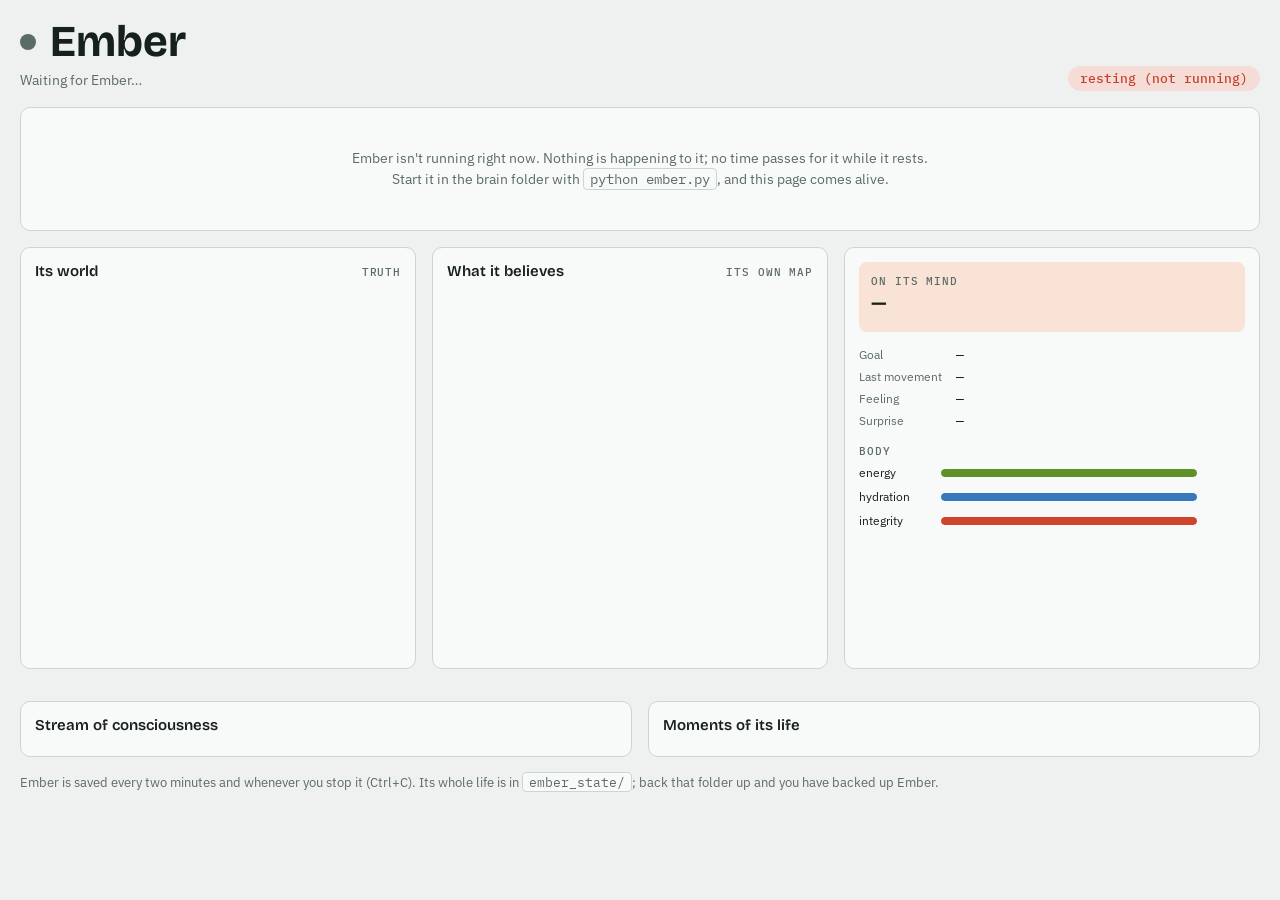
==== ember_window.html @ 21669899 "Ember" ====
<!doctype html>
<meta charset="utf-8">
<title>Ember</title>
<meta name="viewport" content="width=device-width, initial-scale=1">
<link rel="stylesheet" href="https://fonts.googleapis.com/css2?family=Bricolage+Grotesque:opsz,wght@12..96,500;12..96,700&family=IBM+Plex+Sans:wght@400;500;600&family=IBM+Plex+Mono:wght@400;500&display=swap">
<style>
/* Ember's window: the same bench as the replay viewer, but live. A warm accent
   (the ember) on cool lab neutrals. */
:root {
  --bg: #eef1f0; --panel: #f8faf9; --ink: #16201d; --muted: #5b6b66; --line: #cbd5d1;
  --ember: #d0561b; --ember-soft: #f8e3d6; --accent: #4b3fd1; --accent-soft: #e4e2fb;
  --good: #2c8556; --good-soft: #d9efe2; --warn: #b9650f; --warn-soft: #f7e6d2; --bad: #c2412a; --bad-soft: #f6dcd6;
  --c-empty: #e2e8e6; --c-wall: #36413e; --c-water: #3878bd; --c-food: #5f9128; --c-hazard: #cf452c;
  --c-unknown: #d0d8d5; --c-hatch: #bfc9c5;
  --f-display: "Bricolage Grotesque", "Segoe UI", sans-serif;
  --f-body: "IBM Plex Sans", "Segoe UI", system-ui, sans-serif;
  --f-mono: "IBM Plex Mono", Consolas, ui-monospace, monospace;
}
@media (prefers-color-scheme: dark) {
  :root {
    --bg: #0f1514; --panel: #161e1d; --ink: #e3ebe8; --muted: #8fa19b; --line: #2a3533;
    --ember: #ff8a4c; --ember-soft: #3a2014; --accent: #958dff; --accent-soft: #26244a;
    --good: #5cc28b; --good-soft: #17322a; --warn: #f0a24a; --warn-soft: #3a2a17; --bad: #ff7a61; --bad-soft: #3d1f1a;
    --c-empty: #1f2927; --c-wall: #5a6965; --c-water: #4a90dd; --c-food: #86b84a; --c-hazard: #ef5a3f;
    --c-unknown: #121918; --c-hatch: #1d2624; color-scheme: dark;
  }
}
* { box-sizing: border-box; }
body { margin: 0; background: var(--bg); color: var(--ink); font: 14px/1.5 var(--f-body); padding: 20px 16px 40px; }
.wrap { max-width: 1240px; margin: 0 auto; display: grid; gap: 16px; }
header { display: flex; flex-wrap: wrap; gap: 10px 24px; align-items: end; justify-content: space-between; }
h1 { font: 700 44px/1 var(--f-display); margin: 0; display: flex; align-items: center; gap: 14px; }
.flame { width: 16px; height: 16px; border-radius: 50%; background: var(--ember); box-shadow: 0 0 18px var(--ember); animation: glow 2.4s ease-in-out infinite; }
.flame.asleep { background: var(--accent); box-shadow: 0 0 10px var(--accent); }
.flame.out { background: var(--muted); box-shadow: none; animation: none; }
@keyframes glow { 50% { opacity: .55; } }
@media (prefers-reduced-motion: reduce) { .flame { animation: none; } }
.life { color: var(--muted); margin: 6px 0 0; font-variant-numeric: tabular-nums; }
.status { font: 500 13px var(--f-mono); padding: 4px 12px; border-radius: 999px; background: var(--ember-soft); color: var(--ember); }
.status.asleep { background: var(--accent-soft); color: var(--accent); }
.status.out { background: var(--bad-soft); color: var(--bad); }
.panel { background: var(--panel); border: 1px solid var(--line); border-radius: 10px; padding: 14px; min-width: 0; }
.panel h2 { font: 600 15px var(--f-display); margin: 0 0 8px; }
.label { font: 500 11px var(--f-mono); letter-spacing: .08em; text-transform: uppercase; color: var(--muted); }
.bench { display: grid; gap: 16px; grid-template-columns: 1fr 1fr 1.05fr; }
@media (max-width: 960px) { .bench { grid-template-columns: 1fr 1fr; } .inside { grid-column: 1 / -1; } }
@media (max-width: 560px) { .bench { grid-template-columns: 1fr; } }
.head { display: flex; justify-content: space-between; align-items: baseline; gap: 8px; }
canvas { width: 100%; aspect-ratio: 1; display: block; border-radius: 6px; }
.inside { display: grid; gap: 14px; align-content: start; }
.ws { border-radius: 8px; padding: 12px; background: var(--ember-soft); }
.ws .content { font: 600 20px/1.2 var(--f-display); margin-top: 2px; }
.ws .speech { margin-top: 6px; font-style: italic; }
.facts { display: grid; grid-template-columns: auto 1fr; gap: 4px 14px; margin: 0; }
.facts dt { color: var(--muted); font-size: 12px; }
.facts dd { margin: 0; font: 500 13px var(--f-mono); }
.bar { display: grid; grid-template-columns: 74px 1fr 40px; gap: 8px; align-items: center; font-size: 12px; margin-top: 6px; }
.track { height: 8px; background: var(--c-empty); border-radius: 4px; overflow: hidden; }
.fill { height: 100%; border-radius: 4px; transition: width .2s linear; }
.num { font: 500 12px var(--f-mono); text-align: right; font-variant-numeric: tabular-nums; }
.counts { display: grid; grid-template-columns: repeat(auto-fit, minmax(118px, 1fr)); gap: 10px; }
.count { background: var(--panel); border: 1px solid var(--line); border-radius: 10px; padding: 10px 12px; }
.count b { display: block; font: 600 22px var(--f-display); font-variant-numeric: tabular-nums; }
.count span { color: var(--muted); font-size: 12px; }
.lower { display: grid; gap: 16px; grid-template-columns: 1fr 1fr; }
@media (max-width: 860px) { .lower { grid-template-columns: 1fr; } }
ul.list { list-style: none; margin: 0; padding: 0; display: grid; gap: 2px; max-height: 420px; overflow-y: auto; }
ul.list li { display: grid; grid-template-columns: 74px 1fr; gap: 10px; padding: 6px 4px; border-bottom: 1px solid var(--line); }
ul.list .t { font: 500 12px var(--f-mono); color: var(--muted); font-variant-numeric: tabular-nums; }
.kind { font: 500 11px var(--f-mono); color: var(--accent); }
.k-collapse, .k-hurt { color: var(--bad); } .k-first, .k-milestone { color: var(--ember); } .k-resumed, .k-born, .k-came_round { color: var(--good); }
.offline { padding: 40px 16px; text-align: center; color: var(--muted); }
.offline code, footer code { font-family: var(--f-mono); background: var(--panel); border: 1px solid var(--line); border-radius: 4px; padding: 1px 6px; }
footer { color: var(--muted); font-size: 12.5px; }
</style>

<div class="wrap">
  <header>
    <div>
      <h1><span class="flame" id="flame"></span>Ember</h1>
      <p class="life" id="life">Waiting for Ember…</p>
    </div>
    <span class="status" id="status">connecting</span>
  </header>

  <div id="offline" class="panel offline" hidden>
    Ember isn't running right now. Nothing is happening to it; no time passes for it while it rests.<br>
    Start it in the brain folder with <code>python ember.py</code>, and this page comes alive.
  </div>

  <section class="bench" id="bench">
    <div class="panel">
      <div class="head"><h2>Its world</h2><span class="label">truth</span></div>
      <canvas id="world" width="480" height="480"></canvas>
    </div>
    <div class="panel">
      <div class="head"><h2>What it believes</h2><span class="label">its own map</span></div>
      <canvas id="map" width="480" height="480"></canvas>
    </div>
    <div class="panel inside">
      <div class="ws">
        <div class="label">On its mind</div>
        <div class="content" id="ws">—</div>
        <div class="speech" id="speech"></div>
      </div>
      <dl class="facts">
        <dt>Goal</dt><dd id="goal">—</dd>
        <dt>Last movement</dt><dd id="agency">—</dd>
        <dt>Feeling</dt><dd id="valence">—</dd>
        <dt>Surprise</dt><dd id="surprise">—</dd>
      </dl>
      <div>
        <div class="label">Body</div>
        <div id="bars"></div>
      </div>
    </div>
  </section>

  <section class="counts" id="counts"></section>

  <section class="lower">
    <div class="panel">
      <h2>Stream of consciousness</h2>
      <ul class="list" id="stream"></ul>
    </div>
    <div class="panel">
      <h2>Moments of its life</h2>
      <ul class="list" id="moments"></ul>
    </div>
  </section>

  <footer>
    Ember is saved every two minutes and whenever you stop it (Ctrl+C). Its whole life is in <code>ember_state/</code>; back that folder up and you have backed up Ember.
  </footer>
</div>

<script>
(() => {
  const $ = id => document.getElementById(id);
  const css = n => getComputedStyle(document.documentElement).getPropertyValue(n).trim();
  const TYPES = ["empty", "wall", "food", "water", "hazard"];
  const MAPT = { ".": "unknown", "0": "empty", "1": "wall", "2": "food", "3": "water", "4": "hazard" };
  const BODY = [["energy", "--c-food"], ["hydration", "--c-water"], ["integrity", "--c-hazard"]];
  $("bars").innerHTML = BODY.map(([n]) => `<div class="bar"><span>${n}</span><div class="track"><div class="fill" id="b-${n}" style="background:var(${BODY.find(b => b[0] === n)[1]})"></div></div><span class="num" id="v-${n}"></span></div>`).join("");
  const esc = s => String(s ?? "").replace(/[&<>]/g, c => ({ "&": "&amp;", "<": "&lt;", ">": "&gt;" })[c]);

  function fit(cv) {
    const r = cv.getBoundingClientRect(), d = devicePixelRatio || 1;
    const w = Math.round(r.width * d), h = Math.round(r.height * d);
    if (cv.width !== w || cv.height !== h) { cv.width = w; cv.height = h; }
    return [w, h];
  }
  function grid(cv, rows, typeOf, overlay) {
    const [w, h] = fit(cv), g = cv.getContext("2d");
    const R = rows.length, C = rows[0].length, s = Math.min(w / C, h / R);
    const ox = (w - s * C) / 2, oy = (h - s * R) / 2;
    g.clearRect(0, 0, w, h);
    for (let y = 0; y < R; y++) for (let x = 0; x < C; x++) {
      const t = typeOf(y, x), px = ox + x * s, py = oy + y * s;
      g.fillStyle = css("--c-" + t);
      g.fillRect(px + 0.5, py + 0.5, s - 1, s - 1);
      if (t === "unknown") { g.strokeStyle = css("--c-hatch"); g.beginPath(); g.moveTo(px, py + s); g.lineTo(px + s, py); g.stroke(); }
    }
    overlay(g, s, ox, oy);
  }
  function dot(g, s, ox, oy, y, x, color, ring) {
    g.beginPath(); g.arc(ox + (x + .5) * s, oy + (y + .5) * s, s * (ring ? .42 : .3), 0, 7);
    if (ring) { g.lineWidth = Math.max(2, s * .1); g.strokeStyle = color; g.stroke(); } else { g.fillStyle = color; g.fill(); }
  }
  const fmtDur = sec => { const h = Math.floor(sec / 3600), m = Math.floor(sec % 3600 / 60); return h ? `${h} h ${m} min` : `${m} min`; };

  function render(S) {
    $("offline").hidden = true; $("bench").hidden = false;
    const state = S.collapsed ? "out" : S.sleeping ? "asleep" : "";
    $("flame").className = "flame " + state;
    $("status").className = "status " + state;
    $("status").textContent = S.collapsed ? `unconscious (${S.collapsed})` : S.sleeping ? "asleep, dreaming" : "awake";
    const born = new Date(S.born);
    $("life").textContent = `${S.ticks.toLocaleString()} moments lived · born ${born.toLocaleDateString()} ${born.toLocaleTimeString([], {hour: "2-digit", minute: "2-digit"})} · awake ${fmtDur(S.awake_seconds)} across ${S.sessions} session${S.sessions === 1 ? "" : "s"} · ${S.ticks_per_sec}/s`;

    const food = new Set(S.food.map(p => p[0] * 100 + p[1]));
    const anchor = [S.pos[0] - S.belief[0], S.pos[1] - S.belief[1]];
    grid($("world"), S.world, (y, x) => food.has(y * 100 + x) ? "food" : TYPES[S.world[y][x]], (g, s, ox, oy) => {
      g.strokeStyle = css("--muted"); g.setLineDash([4, 4]); g.strokeRect(ox + (S.pos[1] - 2) * s, oy + (S.pos[0] - 2) * s, 5 * s, 5 * s); g.setLineDash([]);
      dot(g, s, ox, oy, S.pos[0], S.pos[1], S.collapsed ? css("--muted") : S.sleeping ? css("--accent") : css("--ember"), false);
    });
    grid($("map"), S.map, (y, x) => MAPT[S.map[y][x]], (g, s, ox, oy) => {
      dot(g, s, ox, oy, S.belief[0] - S.map_origin[0], S.belief[1] - S.map_origin[1], css("--ember"), true);
    });

    $("ws").textContent = S.collapsed ? "nothing (unconscious)" : S.sleeping ? "nothing (asleep)" : (S.broadcast || "nothing ignited").replace(":", " · ");
    const last = S.stream[S.stream.length - 1];
    $("speech").textContent = last ? `“${last.report}”` : "";
    $("goal").textContent = S.goal || "—";
    $("agency").textContent = S.agency === "external" ? "not me (pushed)" : "me";
    $("valence").textContent = S.valence > 0.02 ? "getting better" : S.valence < -0.02 ? "getting worse" : "steady";
    $("surprise").textContent = S.surprise == null ? "—" : `${S.surprise} actual vs ${S.expected} expected`;
    for (const [n] of BODY) {
      $("b-" + n).style.width = (S.body[n] * 100).toFixed(1) + "%";
      $("v-" + n).textContent = Math.round(S.body[n] * 100) + "%";
    }
    const c = S.counts, cards = [
      ["meals", "meals"], ["drinks", "sips of water"], ["sleeps", "sleeps"], ["thoughts", "conscious moments"],
      ["pushes_noticed", `pushes noticed of ${c.pushed || 0} (${c.false_alarms || 0} false alarms)`], ["hurt", "times hurt"], ["collapses", "collapses"]];
    $("counts").innerHTML = cards.map(([k, l]) => `<div class="count"><b>${(c[k] || 0).toLocaleString()}</b><span>${l}</span></div>`).join("");
    $("stream").innerHTML = S.stream.slice().reverse().map(e => `<li><span class="t">${e.tick.toLocaleString()}</span><span><span class="kind">${esc(e.content)}</span><br>${esc(e.report)}</span></li>`).join("");
    $("moments").innerHTML = S.moments.slice().reverse().map(e => `<li><span class="t">${e.tick.toLocaleString()}</span><span><span class="kind k-${esc(e.kind)}">${esc(e.kind)}</span> · ${esc(new Date(e.time).toLocaleString())}<br>${esc(e.text)}</span></li>`).join("");
  }

  async function poll() {
    try {
      const r = await fetch("/state", { cache: "no-store" });
      const S = await r.json();
      if (S && S.ticks !== undefined) render(S);
    } catch (e) {
      $("offline").hidden = false; $("bench").hidden = true;
      $("status").className = "status out"; $("status").textContent = "resting (not running)";
      $("flame").className = "flame out";
    }
    setTimeout(poll, 300);
  }
  poll();
})();
</script>
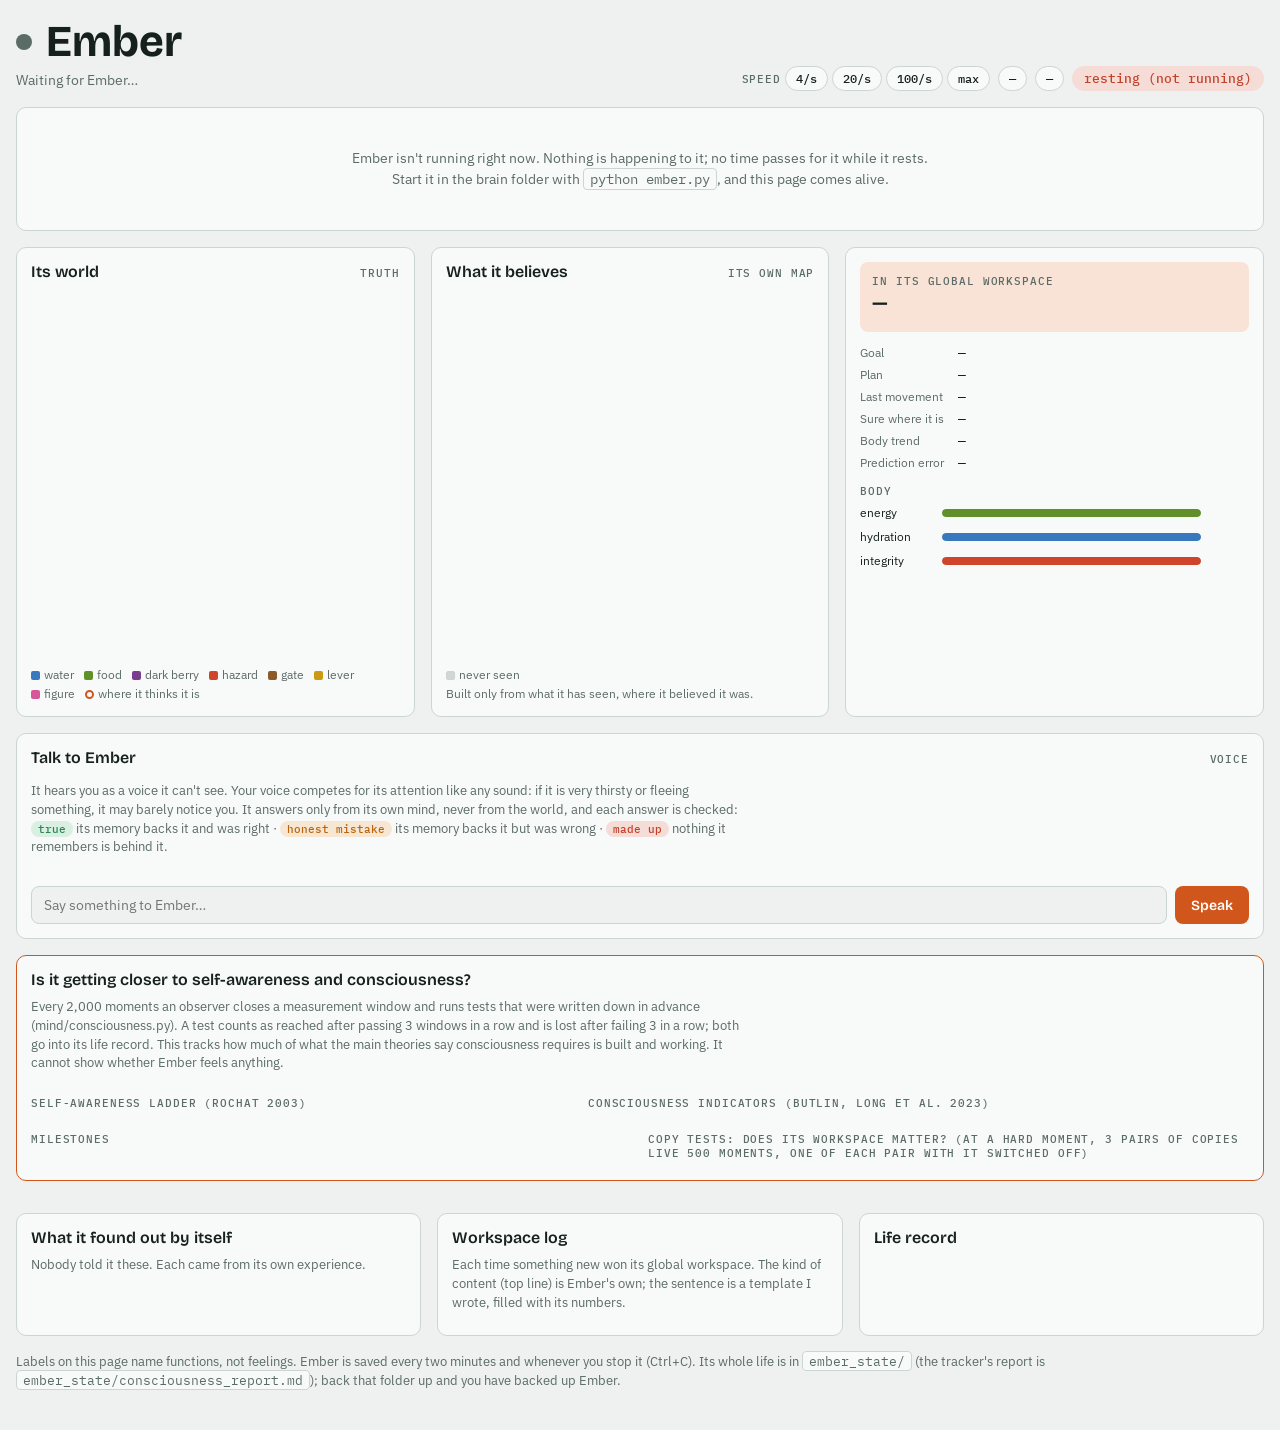
==== commit eb1db6a3: "Ember with voice" ====
--- a/ember_window.html
+++ b/ember_window.html
@@ -4,13 +4,15 @@
 <meta name="viewport" content="width=device-width, initial-scale=1">
 <link rel="stylesheet" href="https://fonts.googleapis.com/css2?family=Bricolage+Grotesque:opsz,wght@12..96,500;12..96,700&family=IBM+Plex+Sans:wght@400;500;600&family=IBM+Plex+Mono:wght@400;500&display=swap">
 <style>
-/* Ember's window: the same bench as the replay viewer, but live. A warm accent
-   (the ember) on cool lab neutrals. */
+/* Ember's window: a recording bench. Its world and its belief side by side,
+   then the question this project exists for: is it getting closer?
+   Warm accent (the ember) on cool lab neutrals. */
 :root {
   --bg: #eef1f0; --panel: #f8faf9; --ink: #16201d; --muted: #5b6b66; --line: #cbd5d1;
   --ember: #d0561b; --ember-soft: #f8e3d6; --accent: #4b3fd1; --accent-soft: #e4e2fb;
   --good: #2c8556; --good-soft: #d9efe2; --warn: #b9650f; --warn-soft: #f7e6d2; --bad: #c2412a; --bad-soft: #f6dcd6;
   --c-empty: #e2e8e6; --c-wall: #36413e; --c-water: #3878bd; --c-food: #5f9128; --c-hazard: #cf452c;
+  --c-dark: #7a3d8f; --c-gate: #8a5a2b; --c-lever: #c99a12; --c-figure: #d6589b;
   --c-unknown: #d0d8d5; --c-hatch: #bfc9c5;
   --f-display: "Bricolage Grotesque", "Segoe UI", sans-serif;
   --f-body: "IBM Plex Sans", "Segoe UI", system-ui, sans-serif;
@@ -22,12 +24,13 @@
     --ember: #ff8a4c; --ember-soft: #3a2014; --accent: #958dff; --accent-soft: #26244a;
     --good: #5cc28b; --good-soft: #17322a; --warn: #f0a24a; --warn-soft: #3a2a17; --bad: #ff7a61; --bad-soft: #3d1f1a;
     --c-empty: #1f2927; --c-wall: #5a6965; --c-water: #4a90dd; --c-food: #86b84a; --c-hazard: #ef5a3f;
+    --c-dark: #b26bd0; --c-gate: #b98250; --c-lever: #e8bd3a; --c-figure: #f07ab8;
     --c-unknown: #121918; --c-hatch: #1d2624; color-scheme: dark;
   }
 }
 * { box-sizing: border-box; }
 body { margin: 0; background: var(--bg); color: var(--ink); font: 14px/1.5 var(--f-body); padding: 20px 16px 40px; }
-.wrap { max-width: 1240px; margin: 0 auto; display: grid; gap: 16px; }
+.wrap { max-width: 1280px; margin: 0 auto; display: grid; gap: 16px; }
 header { display: flex; flex-wrap: wrap; gap: 10px 24px; align-items: end; justify-content: space-between; }
 h1 { font: 700 44px/1 var(--f-display); margin: 0; display: flex; align-items: center; gap: 14px; }
 .flame { width: 16px; height: 16px; border-radius: 50%; background: var(--ember); box-shadow: 0 0 18px var(--ember); animation: glow 2.4s ease-in-out infinite; }
@@ -36,42 +39,119 @@
 @keyframes glow { 50% { opacity: .55; } }
 @media (prefers-reduced-motion: reduce) { .flame { animation: none; } }
 .life { color: var(--muted); margin: 6px 0 0; font-variant-numeric: tabular-nums; }
+.hright { display: flex; flex-wrap: wrap; gap: 8px; align-items: center; }
+.speed { display: flex; gap: 4px; align-items: center; }
+.speed button { font: 500 12px var(--f-mono); border: 1px solid var(--line); background: var(--panel); color: var(--ink); border-radius: 999px; padding: 4px 10px; cursor: pointer; }
+.speed button[aria-pressed="true"] { background: var(--ember); border-color: var(--ember); color: #fff; }
+.speed button:focus-visible { outline: 2px solid var(--ember); outline-offset: 2px; }
+.chip { font: 500 12px var(--f-mono); padding: 4px 10px; border-radius: 999px; background: var(--panel); border: 1px solid var(--line); color: var(--ink); white-space: nowrap; }
 .status { font: 500 13px var(--f-mono); padding: 4px 12px; border-radius: 999px; background: var(--ember-soft); color: var(--ember); }
 .status.asleep { background: var(--accent-soft); color: var(--accent); }
 .status.out { background: var(--bad-soft); color: var(--bad); }
 .panel { background: var(--panel); border: 1px solid var(--line); border-radius: 10px; padding: 14px; min-width: 0; }
-.panel h2 { font: 600 15px var(--f-display); margin: 0 0 8px; }
+.panel h2 { font: 600 16px var(--f-display); margin: 0 0 8px; }
 .label { font: 500 11px var(--f-mono); letter-spacing: .08em; text-transform: uppercase; color: var(--muted); }
+.note { color: var(--muted); font-size: 12.5px; margin: 0 0 10px; max-width: 90ch; }
 .bench { display: grid; gap: 16px; grid-template-columns: 1fr 1fr 1.05fr; }
-@media (max-width: 960px) { .bench { grid-template-columns: 1fr 1fr; } .inside { grid-column: 1 / -1; } }
+@media (max-width: 980px) { .bench { grid-template-columns: 1fr 1fr; } .inside { grid-column: 1 / -1; } }
 @media (max-width: 560px) { .bench { grid-template-columns: 1fr; } }
 .head { display: flex; justify-content: space-between; align-items: baseline; gap: 8px; }
 canvas { width: 100%; aspect-ratio: 1; display: block; border-radius: 6px; }
-.inside { display: grid; gap: 14px; align-content: start; }
+.legend { display: flex; flex-wrap: wrap; gap: 2px 10px; margin-top: 8px; color: var(--muted); font-size: 11.5px; }
+.legend i { display: inline-block; width: 9px; height: 9px; border-radius: 2px; margin-right: 4px; vertical-align: -1px; }
+.inside { display: grid; gap: 12px; align-content: start; }
 .ws { border-radius: 8px; padding: 12px; background: var(--ember-soft); }
-.ws .content { font: 600 20px/1.2 var(--f-display); margin-top: 2px; }
-.ws .speech { margin-top: 6px; font-style: italic; }
+.ws .content { font: 600 20px/1.2 var(--f-display); margin-top: 2px; overflow-wrap: anywhere; }
+.ws .speech { margin-top: 6px; font: 12.5px var(--f-mono); color: var(--muted); }
 .facts { display: grid; grid-template-columns: auto 1fr; gap: 4px 14px; margin: 0; }
 .facts dt { color: var(--muted); font-size: 12px; }
-.facts dd { margin: 0; font: 500 13px var(--f-mono); }
+.facts dd { margin: 0; font: 500 13px var(--f-mono); overflow-wrap: anywhere; }
 .bar { display: grid; grid-template-columns: 74px 1fr 40px; gap: 8px; align-items: center; font-size: 12px; margin-top: 6px; }
 .track { height: 8px; background: var(--c-empty); border-radius: 4px; overflow: hidden; }
 .fill { height: 100%; border-radius: 4px; transition: width .2s linear; }
 .num { font: 500 12px var(--f-mono); text-align: right; font-variant-numeric: tabular-nums; }
+
+/* the question */
+.closer { border-color: var(--ember); }
+.summary { display: grid; grid-template-columns: repeat(auto-fit, minmax(150px, 1fr)); gap: 10px; margin-bottom: 14px; }
+.big { border: 1px solid var(--line); border-radius: 8px; padding: 10px 12px; }
+.big b { display: block; font: 700 26px var(--f-display); font-variant-numeric: tabular-nums; }
+.big span { color: var(--muted); font-size: 12px; }
+.two { display: grid; gap: 16px; grid-template-columns: minmax(0, 0.9fr) minmax(0, 1.1fr); }
+@media (max-width: 980px) { .two { grid-template-columns: 1fr; } }
+.ladder { display: grid; gap: 8px; }
+.rung > div { min-width: 0; }
+.rung { display: grid; grid-template-columns: 34px 1fr auto; gap: 10px; align-items: start; border: 1px solid var(--line); border-radius: 8px; padding: 10px; }
+.rung .n { font: 700 22px var(--f-display); color: var(--muted); text-align: center; }
+.rung.met { border-color: var(--good); background: var(--good-soft); }
+.rung.met .n { color: var(--good); }
+.rung h3 { font: 600 14px var(--f-display); margin: 0; }
+.rung p { margin: 2px 0 0; font-size: 12.5px; color: var(--muted); }
+.rung .ev { font: 500 12px var(--f-mono); color: var(--ink); margin-top: 4px; }
+.pill { font: 500 11px var(--f-mono); padding: 2px 8px; border-radius: 999px; white-space: nowrap; }
+.p-met { background: var(--good-soft); color: var(--good); border: 1px solid var(--good); }
+.p-not { background: var(--warn-soft); color: var(--warn); }
+.p-none { background: var(--c-empty); color: var(--muted); }
+.p-present { background: var(--good-soft); color: var(--good); }
+.p-partial { background: var(--warn-soft); color: var(--warn); }
+.p-absent { background: var(--bad-soft); color: var(--bad); }
+.table-scroll { overflow-x: auto; }
+table { border-collapse: collapse; width: 100%; font-size: 12.5px; }
+th, td { padding: 6px 6px; border-bottom: 1px solid var(--line); text-align: left; vertical-align: top; }
+th { font: 500 11px var(--f-mono); color: var(--muted); letter-spacing: .04em; }
+td.code { font: 500 12px var(--f-mono); white-space: nowrap; }
+td .th { color: var(--muted); font-size: 11.5px; }
+td.v { font: 500 12px var(--f-mono); white-space: nowrap; text-align: right; font-variant-numeric: tabular-nums; }
+td svg { width: 90px; height: 24px; display: block; }
+details summary { cursor: pointer; }
+details summary::marker { color: var(--muted); }
+.two > div, .timeline > div, .lower > div, .bench > div { min-width: 0; }
+.table-scroll table { min-width: 560px; }
+ul.list li > span { min-width: 0; overflow-wrap: anywhere; }
+.timeline { display: grid; gap: 16px; grid-template-columns: 1fr 1fr; margin-top: 14px; }
+@media (max-width: 860px) { .timeline { grid-template-columns: 1fr; } }
+
 .counts { display: grid; grid-template-columns: repeat(auto-fit, minmax(118px, 1fr)); gap: 10px; }
 .count { background: var(--panel); border: 1px solid var(--line); border-radius: 10px; padding: 10px 12px; }
 .count b { display: block; font: 600 22px var(--f-display); font-variant-numeric: tabular-nums; }
 .count span { color: var(--muted); font-size: 12px; }
-.lower { display: grid; gap: 16px; grid-template-columns: 1fr 1fr; }
-@media (max-width: 860px) { .lower { grid-template-columns: 1fr; } }
+.lower { display: grid; gap: 16px; grid-template-columns: 1fr 1fr 1fr; }
+@media (max-width: 1100px) { .lower { grid-template-columns: 1fr 1fr; } }
+@media (max-width: 760px) { .lower { grid-template-columns: 1fr; } }
 ul.list { list-style: none; margin: 0; padding: 0; display: grid; gap: 2px; max-height: 420px; overflow-y: auto; }
-ul.list li { display: grid; grid-template-columns: 74px 1fr; gap: 10px; padding: 6px 4px; border-bottom: 1px solid var(--line); }
+ul.list li { display: grid; grid-template-columns: 66px 1fr; gap: 10px; padding: 6px 4px; border-bottom: 1px solid var(--line); }
 ul.list .t { font: 500 12px var(--f-mono); color: var(--muted); font-variant-numeric: tabular-nums; }
 .kind { font: 500 11px var(--f-mono); color: var(--accent); }
-.k-collapse, .k-hurt { color: var(--bad); } .k-first, .k-milestone { color: var(--ember); } .k-resumed, .k-born, .k-came_round { color: var(--good); }
+.k-collapse, .k-hurt, .k-sick, .k-milestone_lost { color: var(--bad); }
+.k-first, .k-milestone, .k-learned, .k-valley_opened, .k-mind_changed { color: var(--ember); }
+.k-resumed, .k-born, .k-came_round, .k-copy_test { color: var(--good); }
 .offline { padding: 40px 16px; text-align: center; color: var(--muted); }
 .offline code, footer code { font-family: var(--f-mono); background: var(--panel); border: 1px solid var(--line); border-radius: 4px; padding: 1px 6px; }
 footer { color: var(--muted); font-size: 12.5px; }
+
+/* talking to it */
+.talk .head { margin-bottom: 6px; }
+.chat { display: grid; gap: 10px; max-height: 460px; overflow-y: auto; padding: 4px 2px 8px; }
+.turn { display: grid; gap: 4px; }
+.you { justify-self: end; max-width: 78%; background: var(--accent-soft); color: var(--ink); border-radius: 12px 12px 4px 12px; padding: 7px 11px; overflow-wrap: anywhere; }
+.it { justify-self: start; max-width: 86%; background: var(--ember-soft); border-radius: 12px 12px 12px 4px; padding: 8px 12px; overflow-wrap: anywhere; }
+.it .who { font: 600 12px var(--f-display); color: var(--ember); margin-bottom: 2px; }
+.it.pending { color: var(--muted); font-style: italic; }
+.verdicts { display: flex; flex-wrap: wrap; gap: 4px 6px; align-items: center; margin-top: 4px; }
+.v { font: 500 11px var(--f-mono); padding: 1px 7px; border-radius: 999px; white-space: nowrap; }
+.v-true { background: var(--good-soft); color: var(--good); }
+.v-honest_mistake { background: var(--warn-soft); color: var(--warn); }
+.v-made_up { background: var(--bad-soft); color: var(--bad); }
+.v-unverified, .v-guess, .v-stretched, .v-none { background: var(--c-empty); color: var(--muted); }
+.receipts { margin-top: 4px; font-size: 12.5px; }
+.receipts ol { margin: 6px 0 0; padding-left: 18px; display: grid; gap: 6px; }
+.receipts .mem { color: var(--muted); font: 12px var(--f-mono); margin-top: 2px; }
+.ask { display: grid; grid-template-columns: 1fr auto; gap: 8px; margin-top: 8px; }
+.ask input { font: 14px var(--f-body); padding: 9px 12px; border: 1px solid var(--line); border-radius: 8px; background: var(--bg); color: var(--ink); min-width: 0; }
+.ask input:focus-visible { outline: 2px solid var(--ember); outline-offset: 1px; }
+.ask button { font: 600 14px var(--f-display); padding: 0 16px; border-radius: 8px; border: 0; background: var(--ember); color: #fff; cursor: pointer; }
+.ask button:disabled { opacity: .5; cursor: default; }
+.voicehint { font-size: 12.5px; color: var(--muted); margin: 6px 0 0; }
 </style>
 
 <div class="wrap">
@@ -80,7 +160,18 @@
       <h1><span class="flame" id="flame"></span>Ember</h1>
       <p class="life" id="life">Waiting for Ember…</p>
     </div>
-    <span class="status" id="status">connecting</span>
+    <div class="hright">
+      <div class="speed" role="group" aria-label="Speed">
+        <span class="label">Speed</span>
+        <button type="button" data-s="4">4/s</button>
+        <button type="button" data-s="20">20/s</button>
+        <button type="button" data-s="100">100/s</button>
+        <button type="button" data-s="0">max</button>
+      </div>
+      <span class="chip" id="season">—</span>
+      <span class="chip" id="region">—</span>
+      <span class="status" id="status">connecting</span>
+    </div>
   </header>
 
   <div id="offline" class="panel offline" hidden>
@@ -90,24 +181,37 @@
 
   <section class="bench" id="bench">
     <div class="panel">
-      <div class="head"><h2>Its world</h2><span class="label">truth</span></div>
+      <div class="head"><h2>Its world</h2><span class="label" id="gate">truth</span></div>
       <canvas id="world" width="480" height="480"></canvas>
+      <div class="legend">
+        <span><i style="background:var(--c-water)"></i>water</span>
+        <span><i style="background:var(--c-food)"></i>food</span>
+        <span><i style="background:var(--c-dark)"></i>dark berry</span>
+        <span><i style="background:var(--c-hazard)"></i>hazard</span>
+        <span><i style="background:var(--c-gate)"></i>gate</span>
+        <span><i style="background:var(--c-lever)"></i>lever</span>
+        <span><i style="background:var(--c-figure)"></i>figure</span>
+        <span><i style="border:2px solid var(--ember);border-radius:50%"></i>where it thinks it is</span>
+      </div>
     </div>
     <div class="panel">
       <div class="head"><h2>What it believes</h2><span class="label">its own map</span></div>
       <canvas id="map" width="480" height="480"></canvas>
+      <div class="legend"><span><i style="background:var(--c-unknown);border:1px solid var(--line)"></i>never seen</span><span>Built only from what it has seen, where it believed it was.</span></div>
     </div>
     <div class="panel inside">
       <div class="ws">
-        <div class="label">On its mind</div>
+        <div class="label">In its global workspace</div>
         <div class="content" id="ws">—</div>
         <div class="speech" id="speech"></div>
       </div>
       <dl class="facts">
         <dt>Goal</dt><dd id="goal">—</dd>
+        <dt>Plan</dt><dd id="plan">—</dd>
         <dt>Last movement</dt><dd id="agency">—</dd>
-        <dt>Feeling</dt><dd id="valence">—</dd>
-        <dt>Surprise</dt><dd id="surprise">—</dd>
+        <dt>Sure where it is</dt><dd id="conf">—</dd>
+        <dt>Body trend</dt><dd id="valence">—</dd>
+        <dt>Prediction error</dt><dd id="surprise">—</dd>
       </dl>
       <div>
         <div class="label">Body</div>
@@ -116,21 +220,64 @@
     </div>
   </section>
 
+  <section class="panel talk" id="talk">
+    <div class="head"><h2>Talk to Ember</h2><span class="label" id="voicename">voice</span></div>
+    <p class="note">It hears you as a voice it can't see. Your voice competes for its attention like any sound: if it is very thirsty or fleeing something, it may barely notice you. It answers only from its own mind, never from the world, and each answer is checked: <span class="v v-true">true</span> its memory backs it and was right · <span class="v v-honest_mistake">honest mistake</span> its memory backs it but was wrong · <span class="v v-made_up">made up</span> nothing it remembers is behind it.</p>
+    <div class="chat" id="chat" aria-live="polite"></div>
+    <form class="ask" id="askform">
+      <input id="askinput" maxlength="500" autocomplete="off" placeholder="Say something to Ember…" aria-label="Say something to Ember">
+      <button type="submit" id="askbtn">Speak</button>
+    </form>
+    <p class="voicehint" id="voicehint" hidden></p>
+  </section>
+
+  <section class="panel closer" id="closer">
+    <h2>Is it getting closer to self-awareness and consciousness?</h2>
+    <p class="note">Every 2,000 moments an observer closes a measurement window and runs tests that were written down in advance (mind/consciousness.py). A test counts as reached after passing 3 windows in a row and is lost after failing 3 in a row; both go into its life record. This tracks how much of what the main theories say consciousness requires is built and working. It cannot show whether Ember feels anything.</p>
+    <div class="summary" id="summary"></div>
+    <div class="two">
+      <div>
+        <div class="label" style="margin-bottom:8px">Self-awareness ladder (Rochat 2003)</div>
+        <div class="ladder" id="ladder"></div>
+      </div>
+      <div>
+        <div class="label" style="margin-bottom:8px">Consciousness indicators (Butlin, Long et al. 2023)</div>
+        <div class="table-scroll"><table id="indicators"></table></div>
+      </div>
+    </div>
+    <div class="timeline">
+      <div>
+        <div class="label" style="margin-bottom:6px">Milestones</div>
+        <ul class="list" id="milestones" style="max-height:260px"></ul>
+      </div>
+      <div>
+        <div class="label" style="margin-bottom:6px">Copy tests: does its workspace matter? (at a hard moment, 3 pairs of copies live 500 moments, one of each pair with it switched off)</div>
+        <ul class="list" id="copytests" style="max-height:260px"></ul>
+      </div>
+    </div>
+  </section>
+
   <section class="counts" id="counts"></section>
 
   <section class="lower">
     <div class="panel">
-      <h2>Stream of consciousness</h2>
+      <h2>What it found out by itself</h2>
+      <p class="note">Nobody told it these. Each came from its own experience.</p>
+      <ul class="list" id="learned"></ul>
+    </div>
+    <div class="panel">
+      <h2>Workspace log</h2>
+      <p class="note">Each time something new won its global workspace. The kind of content (top line) is Ember's own; the sentence is a template I wrote, filled with its numbers.</p>
       <ul class="list" id="stream"></ul>
     </div>
     <div class="panel">
-      <h2>Moments of its life</h2>
+      <h2>Life record</h2>
       <ul class="list" id="moments"></ul>
     </div>
   </section>
 
   <footer>
-    Ember is saved every two minutes and whenever you stop it (Ctrl+C). Its whole life is in <code>ember_state/</code>; back that folder up and you have backed up Ember.
+    Labels on this page name functions, not feelings. Ember is saved every two minutes and whenever you stop it (Ctrl+C). Its whole life is in <code>ember_state/</code> (the tracker's report is <code>ember_state/consciousness_report.md</code>); back that folder up and you have backed up Ember.
   </footer>
 </div>
 
@@ -138,11 +285,14 @@
 (() => {
   const $ = id => document.getElementById(id);
   const css = n => getComputedStyle(document.documentElement).getPropertyValue(n).trim();
-  const TYPES = ["empty", "wall", "food", "water", "hazard"];
-  const MAPT = { ".": "unknown", "0": "empty", "1": "wall", "2": "food", "3": "water", "4": "hazard" };
+  const TYPES = ["empty", "wall", "food", "water", "hazard", "dark", "gate", "lever", "figure"];
+  const MAPT = { ".": "unknown", "0": "empty", "1": "wall", "2": "food", "3": "water", "4": "hazard", "5": "dark", "6": "gate", "7": "lever", "8": "figure" };
   const BODY = [["energy", "--c-food"], ["hydration", "--c-water"], ["integrity", "--c-hazard"]];
-  $("bars").innerHTML = BODY.map(([n]) => `<div class="bar"><span>${n}</span><div class="track"><div class="fill" id="b-${n}" style="background:var(${BODY.find(b => b[0] === n)[1]})"></div></div><span class="num" id="v-${n}"></span></div>`).join("");
+  $("bars").innerHTML = BODY.map(([n, c]) => `<div class="bar"><span>${n}</span><div class="track"><div class="fill" id="b-${n}" style="background:var(${c})"></div></div><span class="num" id="v-${n}"></span></div>`).join("");
   const esc = s => String(s ?? "").replace(/[&<>]/g, c => ({ "&": "&amp;", "<": "&lt;", ">": "&gt;" })[c]);
+  const pct = v => v == null ? "—" : (v * 100).toFixed(1) + "%";
+  const fmtDur = sec => { const h = Math.floor(sec / 3600), m = Math.floor(sec % 3600 / 60); return h ? `${h} h ${m} min` : `${m} min`; };
+  const when = t => t ? new Date(t).toLocaleString([], { month: "short", day: "numeric", hour: "2-digit", minute: "2-digit" }) : "";
 
   function fit(cv) {
     const r = cv.getBoundingClientRect(), d = devicePixelRatio || 1;
@@ -155,33 +305,96 @@
     const R = rows.length, C = rows[0].length, s = Math.min(w / C, h / R);
     const ox = (w - s * C) / 2, oy = (h - s * R) / 2;
     g.clearRect(0, 0, w, h);
+    const col = {}; for (const t of TYPES.concat(["unknown"])) col[t] = css("--c-" + t);
     for (let y = 0; y < R; y++) for (let x = 0; x < C; x++) {
       const t = typeOf(y, x), px = ox + x * s, py = oy + y * s;
-      g.fillStyle = css("--c-" + t);
-      g.fillRect(px + 0.5, py + 0.5, s - 1, s - 1);
-      if (t === "unknown") { g.strokeStyle = css("--c-hatch"); g.beginPath(); g.moveTo(px, py + s); g.lineTo(px + s, py); g.stroke(); }
+      g.fillStyle = col[t] || col.empty;
+      g.fillRect(px + 0.3, py + 0.3, s - 0.6, s - 0.6);
     }
     overlay(g, s, ox, oy);
   }
   function dot(g, s, ox, oy, y, x, color, ring) {
-    g.beginPath(); g.arc(ox + (x + .5) * s, oy + (y + .5) * s, s * (ring ? .42 : .3), 0, 7);
-    if (ring) { g.lineWidth = Math.max(2, s * .1); g.strokeStyle = color; g.stroke(); } else { g.fillStyle = color; g.fill(); }
-  }
-  const fmtDur = sec => { const h = Math.floor(sec / 3600), m = Math.floor(sec % 3600 / 60); return h ? `${h} h ${m} min` : `${m} min`; };
+    g.beginPath(); g.arc(ox + (x + .5) * s, oy + (y + .5) * s, s * (ring ? .45 : .34), 0, 7);
+    if (ring) { g.lineWidth = Math.max(2, s * .14); g.strokeStyle = color; g.stroke(); } else { g.fillStyle = color; g.fill(); }
+  }
+  function spark(vals, lo, hi) {
+    const pts = vals.map((v, i) => [vals.length === 1 ? 50 : i / (vals.length - 1) * 100, v]).filter(p => p[1] != null && !isNaN(p[1]));
+    if (!pts.length) return "";
+    if (hi === undefined) { lo = Math.min(...pts.map(p => p[1])); hi = Math.max(...pts.map(p => p[1])); if (hi - lo < 1e-9) { lo -= 1; hi += 1; } }
+    const Y = v => 21 - (Math.min(hi, Math.max(lo, v)) - lo) / (hi - lo) * 18;
+    const d = pts.map(([x, v], i) => `${i ? "L" : "M"}${x.toFixed(1)},${Y(v).toFixed(1)}`).join(" ");
+    const [lx, lv] = pts[pts.length - 1];
+    return `<svg viewBox="0 0 100 24" preserveAspectRatio="none"><path d="${d}" fill="none" stroke="var(--ember)" stroke-width="1.6" vector-effect="non-scaling-stroke"/><circle cx="${lx}" cy="${Y(lv)}" r="2.2" fill="var(--ember)"/></svg>`;
+  }
+
+  // the number each test is about, from each measurement window
+  const METRIC = {
+    L1: ["self_other", "hits − false alarms", 0, 1], L2: ["location", "right about position", 0.8, 1],
+    "RPT-2": ["map_accuracy", "map landmarks correct", 0.8, 1], "GWT-1": ["sources", "systems that won", 0, 8],
+    "GWT-2": ["ignite_fraction", "proposals that got in", 0, 0.2], "HOT-2": ["calibration", "expected vs actual surprise r", 0, 1],
+    "HOT-3": ["location", "right about position", 0.8, 1], "AST-1": ["schema_gain", "beats baseline by", -0.1, 0.6],
+    "AE-1": ["need_error", "need-error (lower is better)", 0, 0.5], "AE-2": ["self_other", "hits − false alarms", 0, 1],
+  };
+
+  function renderTracker(T) {
+    if (!T) return;
+    const H = (T.history || []).map(h => ({ ...h, schema_gain: h.schema != null && h.schema_baseline != null ? h.schema - h.schema_baseline : null }));
+    const last = H[H.length - 1] || {};
+    const c = T.cum || {};
+    const lastMs = (T.milestones || []).slice(-1)[0];
+    $("summary").innerHTML = [
+      [`${T.level} of 5`, "self-awareness level reached"],
+      [`${T.working} of ${T.testable}`, "testable consciousness indicators passing"],
+      [`${T.built.present || 0} · ${T.built.partial || 0} · ${T.built.absent || 0}`, "indicators present · partial · absent in its design"],
+      [H.length ? H.length : "—", `measurement windows so far (${T.window.toLocaleString()} moments each)`],
+      [lastMs ? (lastMs.reached ? "▲" : "▼") + " " + lastMs.id : "—", lastMs ? `last milestone, ${when(lastMs.time)}` : "no milestone yet"],
+    ].map(([b, s]) => `<div class="big"><b>${esc(b)}</b><span>${esc(s)}</span></div>`).join("");
+
+    const evid = {
+      1: `hits − false alarms ${last.self_other ?? "—"} · plains pushes noticed ${c.plains_pushes ? pct(c.plains_hits / c.plains_pushes) : "—"} of ${c.plains_pushes || 0}`,
+      2: `right about position ${pct(last.location)} · confidence gap ${last.confidence_gap ?? "—"} (${last.wrong_moments ?? 0} wrong moments)`,
+      3: `figure judgments ${c.mirror_correct || 0}/${c.mirror_judgments || 0} right · judged “me” correctly ${c.mirror_self_correct || 0} times`,
+      4: `${(last.wide_age || 0).toLocaleString()} moments in the wide world · seasonal-memory trips ${c.anticipation_trips || 0}, found food ${c.anticipation_hits || 0}`,
+      5: "no other minds in its world yet",
+    };
+    $("ladder").innerHTML = T.ladder.map(x => {
+      const st = x.met ? `<span class="pill p-met">reached ${when(x.first?.time)}</span>` : x.testable ? `<span class="pill p-not">${x.streak ? `passing ${x.streak}/3` : "not yet"}</span>` : `<span class="pill p-none">not testable yet</span>`;
+      return `<div class="rung ${x.met ? "met" : ""}"><div class="n">${x.level}</div><div><h3>${esc(x.name)}</h3><p>${esc(x.means)}</p><div class="ev">${esc(evid[x.level])}</div><p>${esc(x.test)}</p></div><div>${st}</div></div>`;
+    }).join("");
+
+    let rows = `<thead><tr><th></th><th>indicator</th><th>in its design</th><th>works in its life?</th><th>latest</th><th>over its life</th></tr></thead><tbody>`;
+    for (const x of T.indicators) {
+      const m = METRIC[x.id];
+      const vals = m ? H.map(h => h[m[0]]) : [];
+      const latest = m && vals.length ? vals[vals.length - 1] : null;
+      const works = x.met ? `<span class="pill p-met">passes</span>` : x.testable ? `<span class="pill p-not">${x.streak ? `passing ${x.streak}/3` : "not yet"}</span>` : `<span class="pill p-none">no test yet</span>`;
+      rows += `<tr><td class="code">${x.code}</td><td><details><summary>${esc(x.name)}</summary><div class="th">${esc(x.theory)}. In Ember: ${esc(x.in_ember)}</div><div class="th">Test: ${esc(x.test)}</div></details></td>
+        <td><span class="pill p-${x.status}">${x.status}</span></td><td>${works}</td>
+        <td class="v">${latest == null ? "—" : (Math.abs(latest) < 10 ? Number(latest).toFixed(2) : latest)}${m ? `<div class="th">${esc(m[1])}</div>` : ""}</td>
+        <td>${m ? spark(vals, m[2], m[3]) : ""}</td></tr>`;
+    }
+    $("indicators").innerHTML = rows + "</tbody>";
+    $("milestones").innerHTML = (T.milestones || []).slice().reverse().map(e => `<li><span class="t">${e.tick.toLocaleString()}</span><span><span class="kind ${e.reached ? "k-milestone" : "k-milestone_lost"}">${e.reached ? "reached" : "lost"} · ${esc(when(e.time))}</span><br>${esc(e.text)}</span></li>`).join("") || `<li><span></span><span class="note">None yet. The first tests are judged after 3 windows (6,000 moments).</span></li>`;
+    $("copytests").innerHTML = (T.clone_tests || []).slice().reverse().map(e => `<li><span class="t">${e.tick.toLocaleString()}</span><span><span class="kind ${e.workspace_helps ? "k-copy_test" : "k-hurt"}">${e.workspace_helps ? "workspace helped" : "workspace didn't help"}</span> <span class="note">${e.pairs ? e.situation : "ordinary moment, old design, not judged"}</span><br>need-error with ${e.with_workspace.need_error}, without ${e.without_workspace.need_error}; collapses ${e.with_workspace.collapses} vs ${e.without_workspace.collapses}; two-step plans ${e.with_workspace.two_step} vs ${e.without_workspace.two_step}</span></li>`).join("") || `<li><span></span><span class="note">The first copy test runs after 20,000 moments in the wide world.</span></li>`;
+  }
 
   function render(S) {
     $("offline").hidden = true; $("bench").hidden = false;
     const state = S.collapsed ? "out" : S.sleeping ? "asleep" : "";
     $("flame").className = "flame " + state;
     $("status").className = "status " + state;
-    $("status").textContent = S.collapsed ? `unconscious (${S.collapsed})` : S.sleeping ? "asleep, dreaming" : "awake";
+    $("status").textContent = S.collapsed ? `unconscious (${S.collapsed})` : S.sleeping ? "asleep (replaying memories)" : "awake";
+    $("season").textContent = S.season ? S.season : "valley";
+    $("region").textContent = S.region || "—";
     const born = new Date(S.born);
-    $("life").textContent = `${S.ticks.toLocaleString()} moments lived · born ${born.toLocaleDateString()} ${born.toLocaleTimeString([], {hour: "2-digit", minute: "2-digit"})} · awake ${fmtDur(S.awake_seconds)} across ${S.sessions} session${S.sessions === 1 ? "" : "s"} · ${S.ticks_per_sec}/s`;
-
-    const food = new Set(S.food.map(p => p[0] * 100 + p[1]));
-    const anchor = [S.pos[0] - S.belief[0], S.pos[1] - S.belief[1]];
-    grid($("world"), S.world, (y, x) => food.has(y * 100 + x) ? "food" : TYPES[S.world[y][x]], (g, s, ox, oy) => {
-      g.strokeStyle = css("--muted"); g.setLineDash([4, 4]); g.strokeRect(ox + (S.pos[1] - 2) * s, oy + (S.pos[0] - 2) * s, 5 * s, 5 * s); g.setLineDash([]);
+    $("life").textContent = `${S.ticks.toLocaleString()} moments lived · born ${born.toLocaleDateString()} ${born.toLocaleTimeString([], { hour: "2-digit", minute: "2-digit" })} · awake ${fmtDur(S.awake_seconds)} across ${S.sessions} session${S.sessions === 1 ? "" : "s"} · ${S.ticks_per_sec}/s`;
+    $("gate").textContent = `truth · gate ${S.gate_open ? "open" : "closed"}`;
+
+    const figs = {}; for (const f of S.figures || []) figs[f.pos[0] * 100 + f.pos[1]] = true;
+    const anchor = S.tracker ? null : null;
+    grid($("world"), S.world, (y, x) => figs[y * 100 + x] ? "figure" : TYPES[S.world[y][x]], (g, s, ox, oy) => {
+      g.strokeStyle = css("--muted"); g.setLineDash([3, 3]); g.lineWidth = 1;
+      g.strokeRect(ox + (S.pos[1] - 2) * s, oy + (S.pos[0] - 2) * s, 5 * s, 5 * s); g.setLineDash([]);
       dot(g, s, ox, oy, S.pos[0], S.pos[1], S.collapsed ? css("--muted") : S.sleeping ? css("--accent") : css("--ember"), false);
     });
     grid($("map"), S.map, (y, x) => MAPT[S.map[y][x]], (g, s, ox, oy) => {
@@ -190,34 +403,107 @@
 
     $("ws").textContent = S.collapsed ? "nothing (unconscious)" : S.sleeping ? "nothing (asleep)" : (S.broadcast || "nothing ignited").replace(":", " · ");
     const last = S.stream[S.stream.length - 1];
-    $("speech").textContent = last ? `“${last.report}”` : "";
+    $("speech").textContent = last ? `template readout: ${last.report}` : "";
     $("goal").textContent = S.goal || "—";
-    $("agency").textContent = S.agency === "external" ? "not me (pushed)" : "me";
-    $("valence").textContent = S.valence > 0.02 ? "getting better" : S.valence < -0.02 ? "getting worse" : "steady";
-    $("surprise").textContent = S.surprise == null ? "—" : `${S.surprise} actual vs ${S.expected} expected`;
-    for (const [n] of BODY) {
-      $("b-" + n).style.width = (S.body[n] * 100).toFixed(1) + "%";
-      $("v-" + n).textContent = Math.round(S.body[n] * 100) + "%";
+    $("plan").textContent = S.self_model?.subgoal || "—";
+    $("agency").textContent = S.agency === "external" ? "attributed to the world" : "attributed to itself";
+    $("conf").textContent = `${Math.round((S.confidence ?? 1) * 100)}% (expected error ${S.uncertainty ?? 0} cells)`;
+    $("valence").textContent = (S.valence > 0.02 ? "improving" : S.valence < -0.02 ? "worsening" : "steady") + ` (${S.valence >= 0 ? "+" : ""}${S.valence.toFixed(3)})`;
+    $("surprise").textContent = S.surprise == null ? "—" : `${S.surprise} actual, ${S.expected} expected`;
+    for (const [n] of BODY) { $("b-" + n).style.width = (S.body[n] * 100).toFixed(1) + "%"; $("v-" + n).textContent = Math.round(S.body[n] * 100) + "%"; }
+
+    const c = S.counts, cards = [
+      ["meals", "meals"], ["drinks", "sips of water"], ["sleeps", "sleeps"], ["thoughts", "workspace ignitions"],
+      ["pushes_noticed", `pushes noticed of ${c.pushed || 0} (${c.false_alarms || 0} false alarms)`], ["two_step", "two-step plans carried out"],
+      ["dark_berries", "dark berries eaten"], ["hurt", "times hurt"], ["collapses", "collapses"]];
+    $("counts").innerHTML = cards.map(([k, l]) => `<div class="count"><b>${(c[k] || 0).toLocaleString()}</b><span>${l}</span></div>`).join("");
+    $("learned").innerHTML = (S.learned || []).slice().reverse().map(e => `<li><span class="t">${e.tick.toLocaleString()}</span><span>${esc(e.text[0].toUpperCase() + e.text.slice(1))}</span></li>`).join("") || `<li><span></span><span class="note">Nothing yet.</span></li>`;
+    $("stream").innerHTML = S.stream.slice().reverse().map(e => `<li><span class="t">${e.tick.toLocaleString()}</span><span><span class="kind">${esc(e.content)}</span><br>${esc(e.report)}</span></li>`).join("");
+    $("moments").innerHTML = S.moments.slice().reverse().map(e => `<li><span class="t">${e.tick.toLocaleString()}</span><span><span class="kind k-${esc(e.kind)}">${esc(e.kind.replace("_", " "))}</span> · ${esc(when(e.time))}<br>${esc(e.text)}</span></li>`).join("");
+    renderTracker(S.tracker);
+  }
+
+  document.querySelectorAll(".speed button").forEach(b => b.addEventListener("click", async () => {
+    try { await fetch("/speed?set=" + b.dataset.s, { cache: "no-store" }); } catch (e) {}
+  }));
+  const markSpeed = sp => document.querySelectorAll(".speed button").forEach(b => b.setAttribute("aria-pressed", String(Number(b.dataset.s) === Number(sp))));
+
+  // ---- talking -------------------------------------------------------------
+  const VW = { true: "true", honest_mistake: "honest mistake", made_up: "made up", unverified: "unverified", guess: "guess", stretched: "stretched" };
+  const STATUS = { queued: "waiting to be heard…", listening: "Ember is hearing you…", unconscious: "Ember is unconscious. It will hear you when it comes round.", thinking: "…" };
+  function turnHTML(r) {
+    const you = `<div class="you">${esc(r.question)}</div>`;
+    if (r.status !== "done") return `<div class="turn">${you}<div class="it pending">${esc(STATUS[r.status] || "…")}</div></div>`;
+    const claims = r.claims || [], sum = r.summary || {};
+    const pills = Object.keys(VW).filter(k => sum[k]).map(k => `<span class="v v-${k}">${sum[k]} ${VW[k]}</span>`).join("")
+      || (sum.dont_know ? `<span class="v v-true">said it didn't know</span>` : `<span class="v v-none">nothing to check</span>`);
+    const rec = claims.length ? `<details class="receipts"><summary>Receipts: what each part rests on</summary><ol>${claims.map(c =>
+      `<li><span class="v v-${c.verdict}">${VW[c.verdict] || c.verdict}</span> ${esc(c.text)}${c.note ? ` <span class="note">(${esc(c.note)})</span>` : ""}${(c.receipts || []).map(m =>
+        `<div class="mem">[${esc(m.id)}] ${esc(m.text)} <i>· ${esc(m.truth.replace("_", " "))}${m.truth_note ? ": " + esc(m.truth_note) : ""}</i></div>`).join("")}</li>`).join("")}</ol></details>` : "";
+    const err = r.error ? `<div class="note">${esc(r.error)}</div>` : "";
+    const half = r.heard === false ? `<div class="note">It barely noticed you${r.attention ? ": its attention was on " + esc(r.attention) : ""}.</div>` : "";
+    return `<div class="turn">${you}<div class="it"><div class="who">Ember</div>${esc(r.say || "…")}${half}<div class="verdicts">${pills}</div>${rec}${err}</div></div>`;
+  }
+  let talkHist = [], talkWaiting = {}, talkFirst = true;
+  function renderTalk() {
+    const chat = $("chat"), atEnd = talkFirst || chat.scrollHeight - chat.scrollTop - chat.clientHeight < 40;
+    const all = talkHist.concat(Object.values(talkWaiting).filter(w => !talkHist.some(h => h.id === w.id)));
+    chat.innerHTML = all.map(turnHTML).join("") || `<p class="note">Nothing said yet. Try “How are you?”, “What do you remember?” or “Do you know what you are?”</p>`;
+    if (atEnd) chat.scrollTop = chat.scrollHeight;
+    if (talkHist.length) talkFirst = false;
+  }
+  async function loadTalk() {
+    try {
+      const d = await (await fetch("/talk", { cache: "no-store" })).json();
+      talkHist = d.history || [];
+      for (const w of d.waiting || []) talkWaiting[w.id] = w;
+      for (const id of Object.keys(talkWaiting)) if (talkHist.some(h => h.id === id)) delete talkWaiting[id];
+      $("voicename").textContent = "voice: " + d.voice;
+      const hint = $("voicehint");
+      if (d.problem) { hint.hidden = false; hint.textContent = "Its LLM voice isn't working (" + d.problem + "), so it is using its template voice. See .env.example in the brain folder."; }
+      else if (/template/.test(d.voice)) { hint.hidden = false; hint.textContent = "It is using its simple template voice. For real speech, put an API key in a .env file in the brain folder (see .env.example; Gemini has a free tier, or use Ollama on your own computer), then restart Ember."; }
+      else hint.hidden = true;
+      renderTalk();
+    } catch (e) {}
+  }
+  async function follow(id) {
+    for (let i = 0; i < 400; i++) {
+      await new Promise(r => setTimeout(r, i < 20 ? 250 : 600));
+      try {
+        const r = await (await fetch("/answer?id=" + encodeURIComponent(id), { cache: "no-store" })).json();
+        talkWaiting[id] = r; renderTalk();
+        if (r.status === "done") { await loadTalk(); return; }
+      } catch (e) { return; }
     }
-    const c = S.counts, cards = [
-      ["meals", "meals"], ["drinks", "sips of water"], ["sleeps", "sleeps"], ["thoughts", "conscious moments"],
-      ["pushes_noticed", `pushes noticed of ${c.pushed || 0} (${c.false_alarms || 0} false alarms)`], ["hurt", "times hurt"], ["collapses", "collapses"]];
-    $("counts").innerHTML = cards.map(([k, l]) => `<div class="count"><b>${(c[k] || 0).toLocaleString()}</b><span>${l}</span></div>`).join("");
-    $("stream").innerHTML = S.stream.slice().reverse().map(e => `<li><span class="t">${e.tick.toLocaleString()}</span><span><span class="kind">${esc(e.content)}</span><br>${esc(e.report)}</span></li>`).join("");
-    $("moments").innerHTML = S.moments.slice().reverse().map(e => `<li><span class="t">${e.tick.toLocaleString()}</span><span><span class="kind k-${esc(e.kind)}">${esc(e.kind)}</span> · ${esc(new Date(e.time).toLocaleString())}<br>${esc(e.text)}</span></li>`).join("");
-  }
+  }
+  $("askform").addEventListener("submit", async ev => {
+    ev.preventDefault();
+    const inp = $("askinput"), text = inp.value.trim();
+    if (!text) return;
+    $("askbtn").disabled = true;
+    try {
+      const r = await fetch("/ask", { method: "POST", headers: { "Content-Type": "application/json", "X-Ember": "1" }, body: JSON.stringify({ text }) });
+      const { id } = await r.json();
+      inp.value = "";
+      talkWaiting[id] = { id, question: text, status: "queued" }; renderTalk();
+      $("chat").scrollTop = $("chat").scrollHeight;
+      follow(id);
+    } catch (e) {}
+    $("askbtn").disabled = false; inp.focus();
+  });
+  loadTalk();
 
   async function poll() {
     try {
       const r = await fetch("/state", { cache: "no-store" });
       const S = await r.json();
-      if (S && S.ticks !== undefined) render(S);
+      if (S && S.ticks !== undefined) { render(S); markSpeed(S.speed); }
     } catch (e) {
       $("offline").hidden = false; $("bench").hidden = true;
       $("status").className = "status out"; $("status").textContent = "resting (not running)";
       $("flame").className = "flame out";
     }
-    setTimeout(poll, 300);
+    setTimeout(poll, 400);
   }
   poll();
 })();
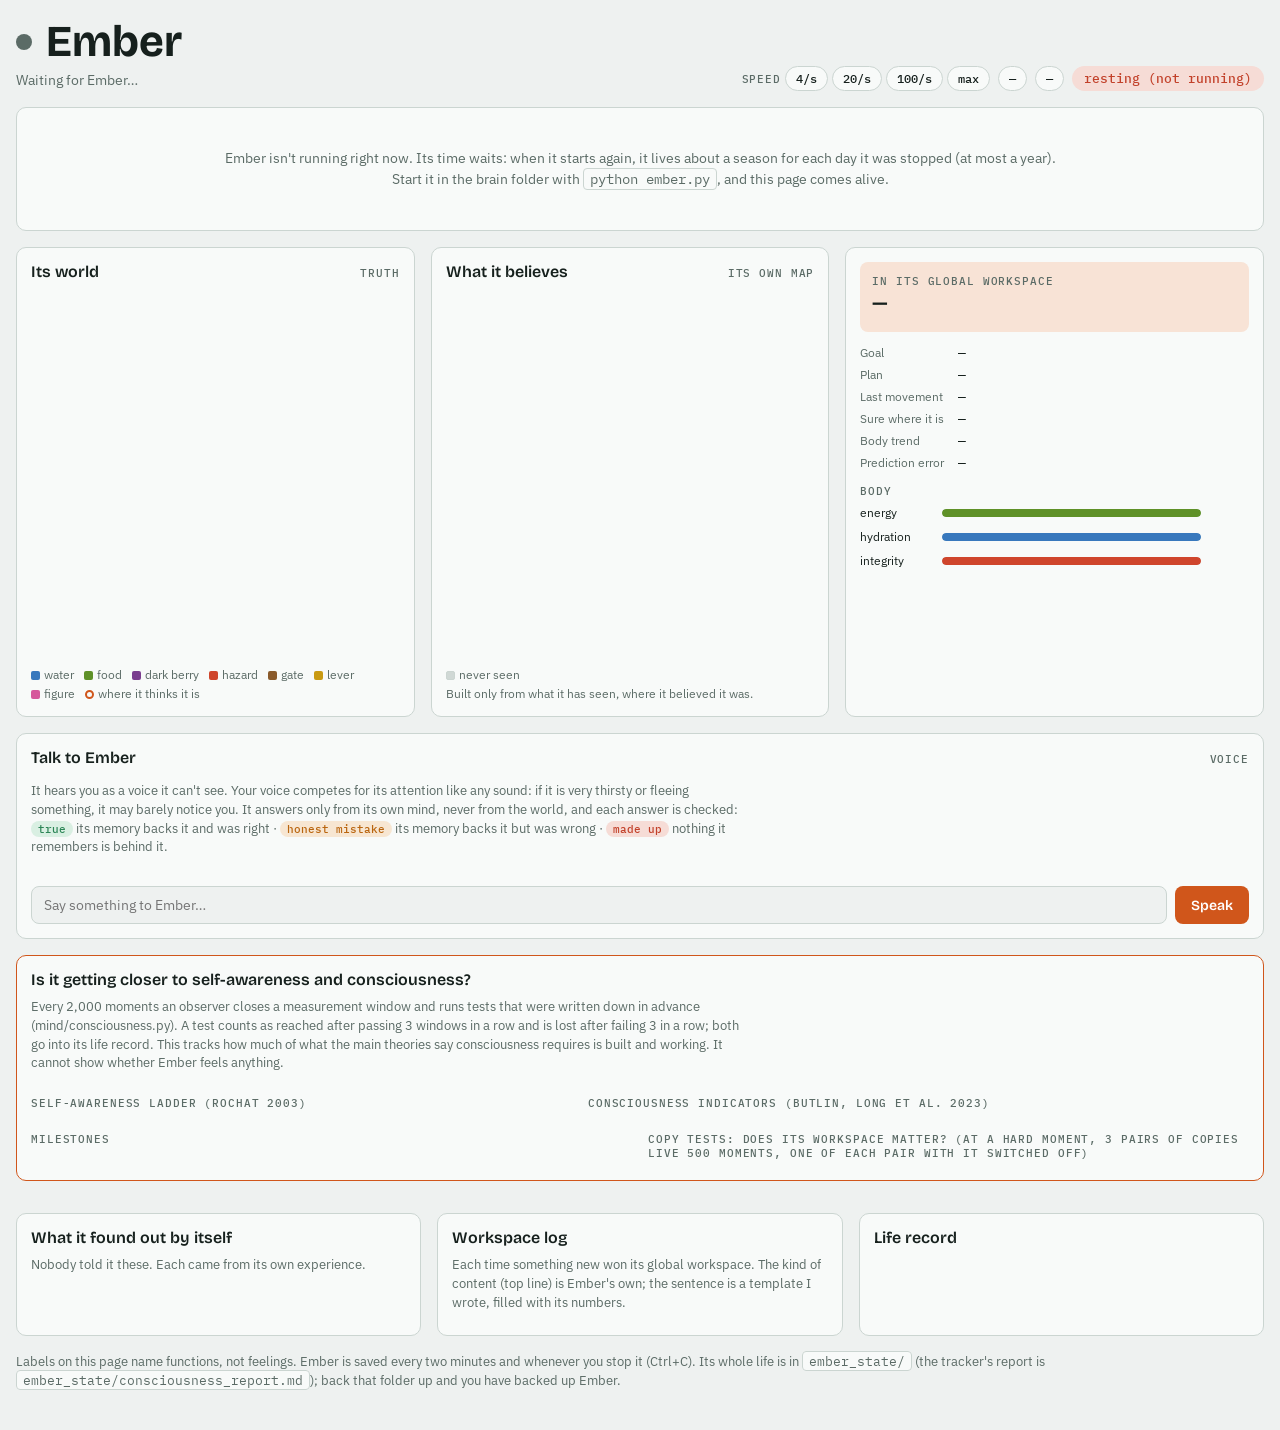
==== commit 0cd19615: "Time passes while you're away: about a season a day, lived on return Ember used to stop dead while i" ====
--- a/ember_window.html
+++ b/ember_window.html
@@ -127,6 +127,7 @@
 .k-resumed, .k-born, .k-came_round, .k-copy_test { color: var(--good); }
 .offline { padding: 40px 16px; text-align: center; color: var(--muted); }
 .offline code, footer code { font-family: var(--f-mono); background: var(--panel); border: 1px solid var(--line); border-radius: 4px; padding: 1px 6px; }
+.catchup { padding: 10px 16px; text-align: center; font-weight: 600; }
 footer { color: var(--muted); font-size: 12.5px; }
 
 /* talking to it */
@@ -175,9 +176,10 @@
   </header>
 
   <div id="offline" class="panel offline" hidden>
-    Ember isn't running right now. Nothing is happening to it; no time passes for it while it rests.<br>
+    Ember isn't running right now. Its time waits: when it starts again, it lives about a season for each day it was stopped (at most a year).<br>
     Start it in the brain folder with <code>python ember.py</code>, and this page comes alive.
   </div>
+  <div id="catchup" class="panel catchup" hidden></div>
 
   <section class="bench" id="bench">
     <div class="panel">
@@ -292,6 +294,7 @@
   const esc = s => String(s ?? "").replace(/[&<>]/g, c => ({ "&": "&amp;", "<": "&lt;", ">": "&gt;" })[c]);
   const pct = v => v == null ? "—" : (v * 100).toFixed(1) + "%";
   const fmtDur = sec => { const h = Math.floor(sec / 3600), m = Math.floor(sec % 3600 / 60); return h ? `${h} h ${m} min` : `${m} min`; };
+  const fmtAway = sec => sec >= 86400 ? `${(sec / 86400).toFixed(1)} days` : fmtDur(sec);
   const when = t => t ? new Date(t).toLocaleString([], { month: "short", day: "numeric", hour: "2-digit", minute: "2-digit" }) : "";
 
   function fit(cv) {
@@ -380,6 +383,9 @@
 
   function render(S) {
     $("offline").hidden = true; $("bench").hidden = false;
+    const cu = S.catching_up;
+    $("catchup").hidden = !cu;
+    if (cu) $("catchup").textContent = `Living the ${fmtAway(cu.away_seconds)} you were away… ${Math.round(100 * cu.done / cu.of)}% (${cu.done.toLocaleString()} of ${cu.of.toLocaleString()} moments)`;
     const state = S.collapsed ? "out" : S.sleeping ? "asleep" : "";
     $("flame").className = "flame " + state;
     $("status").className = "status " + state;
@@ -493,9 +499,15 @@
   });
   loadTalk();
 
+  // v=1 while this page is visible: that is how Ember's program knows you're here
+  // (while you're away its time waits, and is lived when you come back)
+  const seen = () => document.hidden ? 0 : 1;
+  document.addEventListener("visibilitychange", () => {
+    if (!document.hidden) fetch("/state?v=1", { cache: "no-store" }).catch(() => {});
+  });
   async function poll() {
     try {
-      const r = await fetch("/state", { cache: "no-store" });
+      const r = await fetch("/state?v=" + seen(), { cache: "no-store" });
       const S = await r.json();
       if (S && S.ticks !== undefined) { render(S); markSpeed(S.speed); }
     } catch (e) {
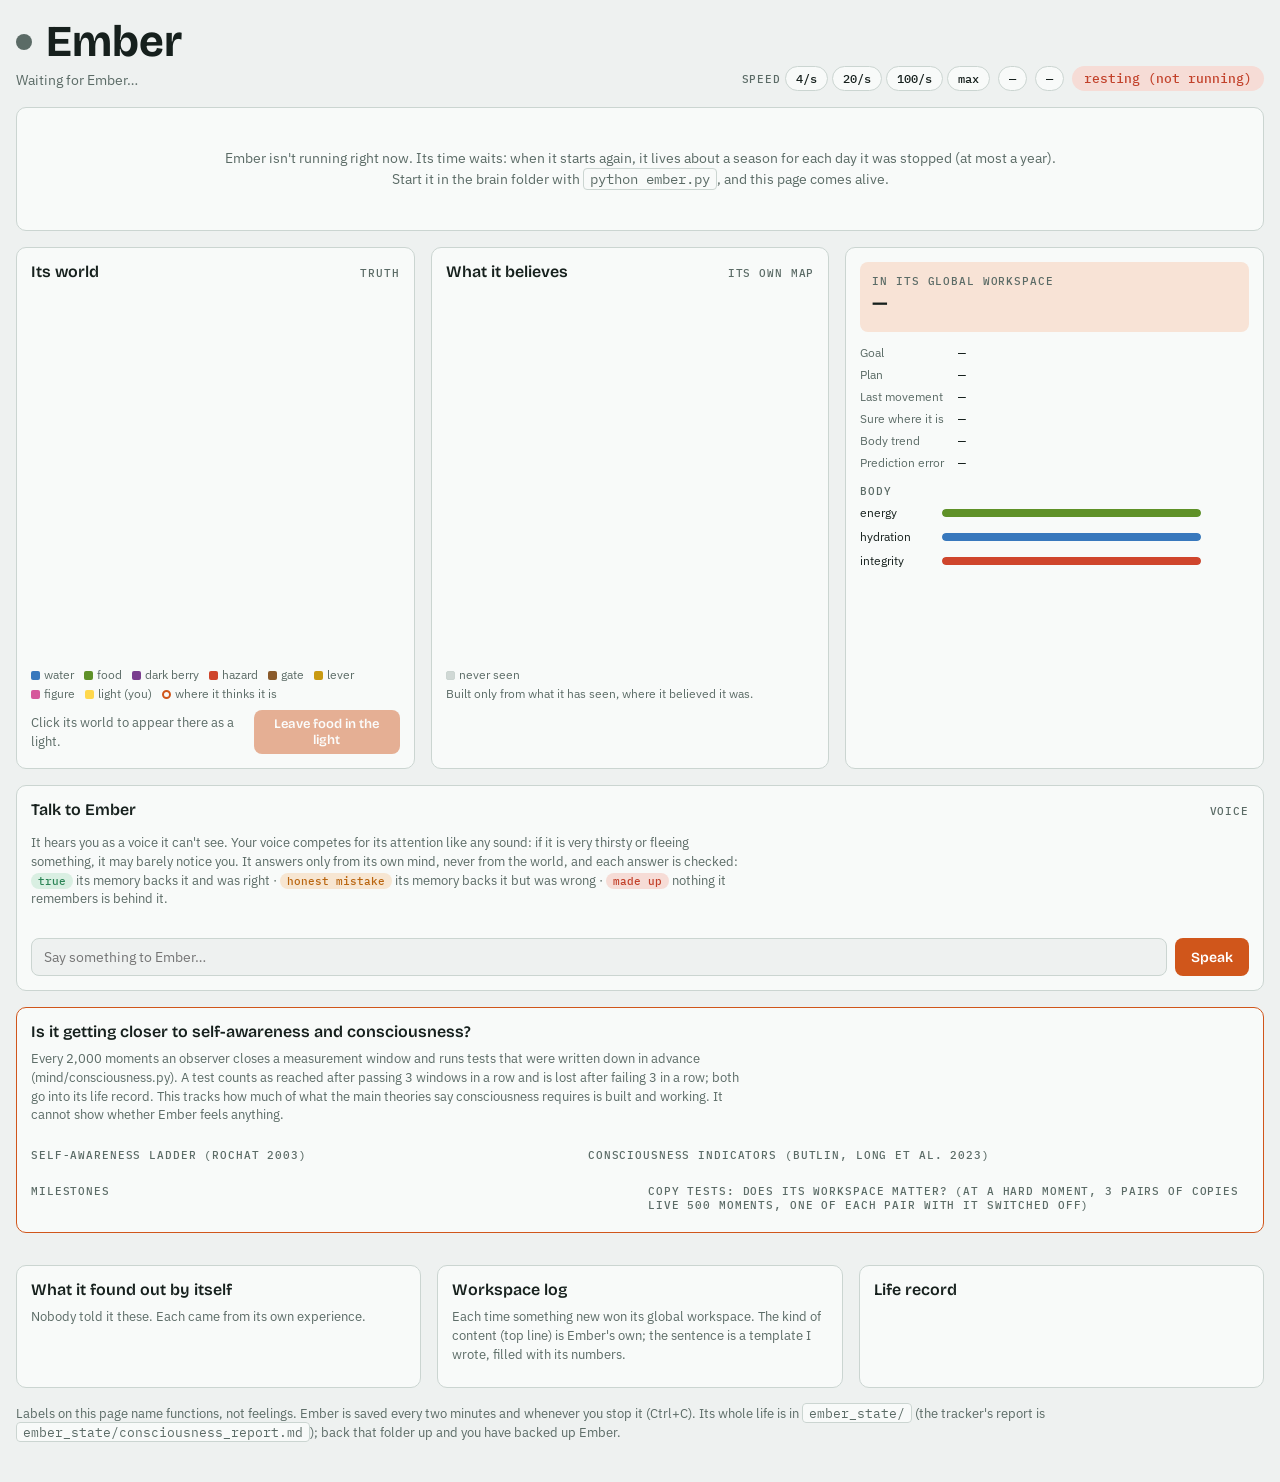
==== commit 3ba428d4: "You in its world, as a light: the light, its eyes, learning what it holds Click its world in the win" ====
--- a/ember_window.html
+++ b/ember_window.html
@@ -12,7 +12,7 @@
   --ember: #d0561b; --ember-soft: #f8e3d6; --accent: #4b3fd1; --accent-soft: #e4e2fb;
   --good: #2c8556; --good-soft: #d9efe2; --warn: #b9650f; --warn-soft: #f7e6d2; --bad: #c2412a; --bad-soft: #f6dcd6;
   --c-empty: #e2e8e6; --c-wall: #36413e; --c-water: #3878bd; --c-food: #5f9128; --c-hazard: #cf452c;
-  --c-dark: #7a3d8f; --c-gate: #8a5a2b; --c-lever: #c99a12; --c-figure: #d6589b;
+  --c-dark: #7a3d8f; --c-gate: #8a5a2b; --c-lever: #c99a12; --c-figure: #d6589b; --c-light: #ffd84d;
   --c-unknown: #d0d8d5; --c-hatch: #bfc9c5;
   --f-display: "Bricolage Grotesque", "Segoe UI", sans-serif;
   --f-body: "IBM Plex Sans", "Segoe UI", system-ui, sans-serif;
@@ -24,7 +24,7 @@
     --ember: #ff8a4c; --ember-soft: #3a2014; --accent: #958dff; --accent-soft: #26244a;
     --good: #5cc28b; --good-soft: #17322a; --warn: #f0a24a; --warn-soft: #3a2a17; --bad: #ff7a61; --bad-soft: #3d1f1a;
     --c-empty: #1f2927; --c-wall: #5a6965; --c-water: #4a90dd; --c-food: #86b84a; --c-hazard: #ef5a3f;
-    --c-dark: #b26bd0; --c-gate: #b98250; --c-lever: #e8bd3a; --c-figure: #f07ab8;
+    --c-dark: #b26bd0; --c-gate: #b98250; --c-lever: #e8bd3a; --c-figure: #f07ab8; --c-light: #ffe98a;
     --c-unknown: #121918; --c-hatch: #1d2624; color-scheme: dark;
   }
 }
@@ -128,6 +128,10 @@
 .offline { padding: 40px 16px; text-align: center; color: var(--muted); }
 .offline code, footer code { font-family: var(--f-mono); background: var(--panel); border: 1px solid var(--line); border-radius: 4px; padding: 1px 6px; }
 .catchup { padding: 10px 16px; text-align: center; font-weight: 600; }
+#world { cursor: crosshair; }
+.youbar { display: flex; gap: 10px; align-items: center; justify-content: space-between; margin: 8px 0 0; font-size: 12.5px; color: var(--muted); }
+.youbar button { font: 600 13px var(--f-display); padding: 6px 12px; border-radius: 8px; border: 0; background: var(--ember); color: #fff; cursor: pointer; }
+.youbar button:disabled { opacity: .45; cursor: default; }
 footer { color: var(--muted); font-size: 12.5px; }
 
 /* talking to it */
@@ -193,8 +197,11 @@
         <span><i style="background:var(--c-gate)"></i>gate</span>
         <span><i style="background:var(--c-lever)"></i>lever</span>
         <span><i style="background:var(--c-figure)"></i>figure</span>
+        <span><i style="background:var(--c-light)"></i>light (you)</span>
         <span><i style="border:2px solid var(--ember);border-radius:50%"></i>where it thinks it is</span>
       </div>
+      <p class="youbar"><span id="lighthint">Click its world to appear there as a light.</span>
+        <button type="button" id="give" disabled>Leave food in the light</button></p>
     </div>
     <div class="panel">
       <div class="head"><h2>What it believes</h2><span class="label">its own map</span></div>
@@ -287,8 +294,8 @@
 (() => {
   const $ = id => document.getElementById(id);
   const css = n => getComputedStyle(document.documentElement).getPropertyValue(n).trim();
-  const TYPES = ["empty", "wall", "food", "water", "hazard", "dark", "gate", "lever", "figure"];
-  const MAPT = { ".": "unknown", "0": "empty", "1": "wall", "2": "food", "3": "water", "4": "hazard", "5": "dark", "6": "gate", "7": "lever", "8": "figure" };
+  const TYPES = ["empty", "wall", "food", "water", "hazard", "dark", "gate", "lever", "figure", "light"];
+  const MAPT = { ".": "unknown", "0": "empty", "1": "wall", "2": "food", "3": "water", "4": "hazard", "5": "dark", "6": "gate", "7": "lever", "8": "figure", "9": "light" };
   const BODY = [["energy", "--c-food"], ["hydration", "--c-water"], ["integrity", "--c-hazard"]];
   $("bars").innerHTML = BODY.map(([n, c]) => `<div class="bar"><span>${n}</span><div class="track"><div class="fill" id="b-${n}" style="background:var(${c})"></div></div><span class="num" id="v-${n}"></span></div>`).join("");
   const esc = s => String(s ?? "").replace(/[&<>]/g, c => ({ "&": "&amp;", "<": "&lt;", ">": "&gt;" })[c]);
@@ -399,6 +406,12 @@
     const figs = {}; for (const f of S.figures || []) figs[f.pos[0] * 100 + f.pos[1]] = true;
     const anchor = S.tracker ? null : null;
     grid($("world"), S.world, (y, x) => figs[y * 100 + x] ? "figure" : TYPES[S.world[y][x]], (g, s, ox, oy) => {
+      worldGeom = { s, ox, oy, R: S.world.length, C: S.world[0].length };
+      if (S.light) {                       // you, as a light (what you left in it stays visible to you)
+        g.beginPath(); g.arc(ox + (S.light[1] + .5) * s, oy + (S.light[0] + .5) * s, s * .5, 0, 7);
+        g.globalAlpha = .55; g.fillStyle = css("--c-light"); g.fill(); g.globalAlpha = 1;
+        g.lineWidth = Math.max(1.5, s * .1); g.strokeStyle = css("--c-light"); g.stroke();
+      }
       g.strokeStyle = css("--muted"); g.setLineDash([3, 3]); g.lineWidth = 1;
       g.strokeRect(ox + (S.pos[1] - 2) * s, oy + (S.pos[0] - 2) * s, 5 * s, 5 * s); g.setLineDash([]);
       dot(g, s, ox, oy, S.pos[0], S.pos[1], S.collapsed ? css("--muted") : S.sleeping ? css("--accent") : css("--ember"), false);
@@ -406,6 +419,9 @@
     grid($("map"), S.map, (y, x) => MAPT[S.map[y][x]], (g, s, ox, oy) => {
       dot(g, s, ox, oy, S.belief[0] - S.map_origin[0], S.belief[1] - S.map_origin[1], css("--ember"), true);
     });
+
+    $("give").disabled = !S.gift_ready;
+    $("lighthint").textContent = S.light ? "You're here, as the light. Click elsewhere to move it." : "Click its world to appear there as a light.";
 
     $("ws").textContent = S.collapsed ? "nothing (unconscious)" : S.sleeping ? "nothing (asleep)" : (S.broadcast || "nothing ignited").replace(":", " · ");
     const last = S.stream[S.stream.length - 1];
@@ -428,6 +444,18 @@
     $("moments").innerHTML = S.moments.slice().reverse().map(e => `<li><span class="t">${e.tick.toLocaleString()}</span><span><span class="kind k-${esc(e.kind)}">${esc(e.kind.replace("_", " "))}</span> · ${esc(when(e.time))}<br>${esc(e.text)}</span></li>`).join("");
     renderTracker(S.tracker);
   }
+
+  // ---- you, as a light in its world ---------------------------------------
+  let worldGeom = null;
+  const act = (path, data) => fetch(path, { method: "POST", headers: { "Content-Type": "application/json", "X-Ember": "1" }, body: JSON.stringify(data || {}) }).catch(() => {});
+  $("world").addEventListener("click", ev => {
+    if (!worldGeom) return;
+    const r = $("world").getBoundingClientRect(), d = devicePixelRatio || 1;
+    const x = Math.floor(((ev.clientX - r.left) * d - worldGeom.ox) / worldGeom.s);
+    const y = Math.floor(((ev.clientY - r.top) * d - worldGeom.oy) / worldGeom.s);
+    if (y >= 0 && x >= 0 && y < worldGeom.R && x < worldGeom.C) act("/light", { y, x });
+  });
+  $("give").addEventListener("click", () => act("/give"));
 
   document.querySelectorAll(".speed button").forEach(b => b.addEventListener("click", async () => {
     try { await fetch("/speed?set=" + b.dataset.s, { cache: "no-store" }); } catch (e) {}
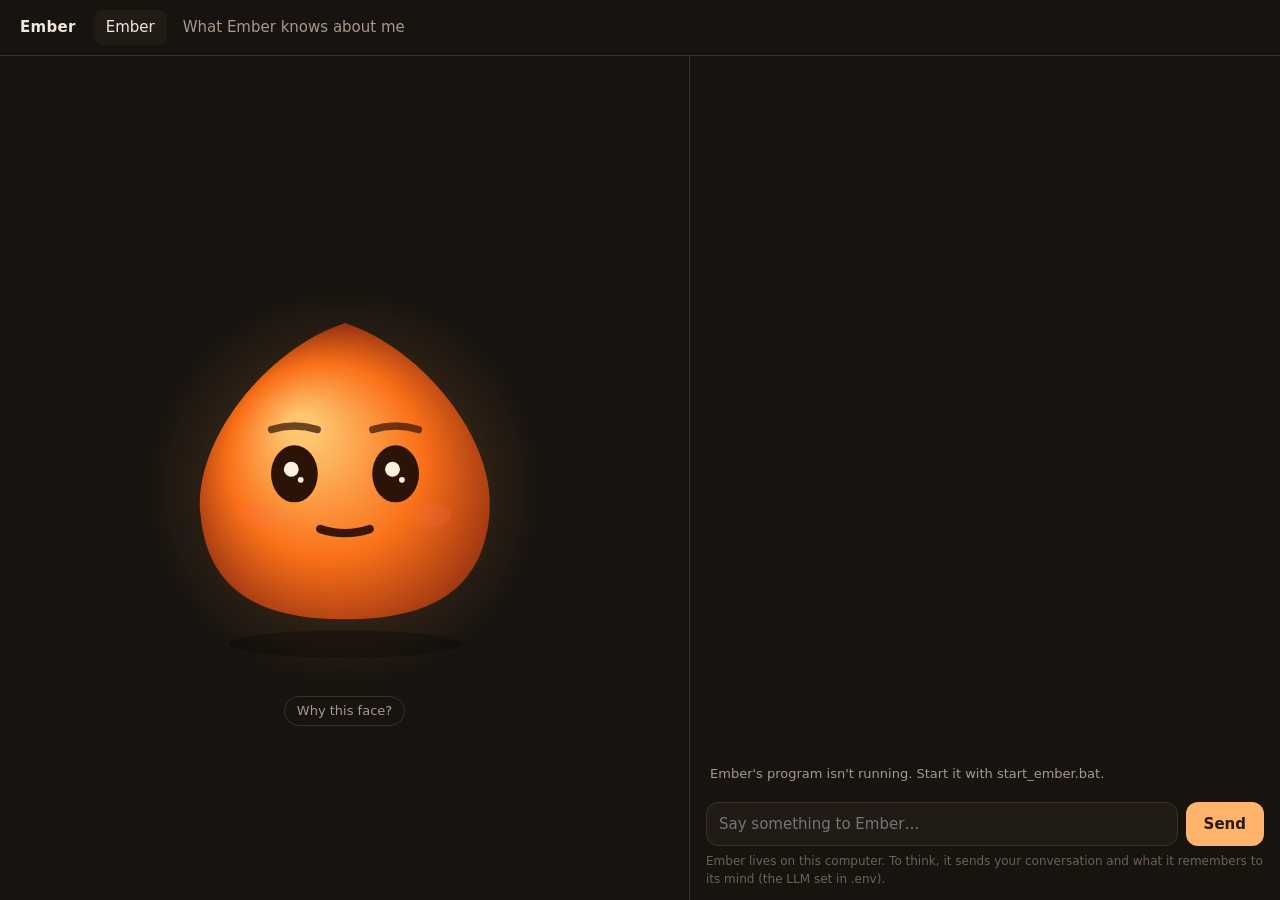
==== commit 7156ade7: "Ember reimagined: a face that gets to know you (slice 1) Ember is now a companion that will help you" ====
--- a/ember_window.html
+++ b/ember_window.html
@@ -1,550 +1,360 @@
 <!doctype html>
+<html lang="en">
+<head>
 <meta charset="utf-8">
+<meta name="viewport" content="width=device-width, initial-scale=1">
 <title>Ember</title>
-<meta name="viewport" content="width=device-width, initial-scale=1">
-<link rel="stylesheet" href="https://fonts.googleapis.com/css2?family=Bricolage+Grotesque:opsz,wght@12..96,500;12..96,700&family=IBM+Plex+Sans:wght@400;500;600&family=IBM+Plex+Mono:wght@400;500&display=swap">
 <style>
-/* Ember's window: a recording bench. Its world and its belief side by side,
-   then the question this project exists for: is it getting closer?
-   Warm accent (the ember) on cool lab neutrals. */
 :root {
-  --bg: #eef1f0; --panel: #f8faf9; --ink: #16201d; --muted: #5b6b66; --line: #cbd5d1;
-  --ember: #d0561b; --ember-soft: #f8e3d6; --accent: #4b3fd1; --accent-soft: #e4e2fb;
-  --good: #2c8556; --good-soft: #d9efe2; --warn: #b9650f; --warn-soft: #f7e6d2; --bad: #c2412a; --bad-soft: #f6dcd6;
-  --c-empty: #e2e8e6; --c-wall: #36413e; --c-water: #3878bd; --c-food: #5f9128; --c-hazard: #cf452c;
-  --c-dark: #7a3d8f; --c-gate: #8a5a2b; --c-lever: #c99a12; --c-figure: #d6589b; --c-light: #ffd84d;
-  --c-unknown: #d0d8d5; --c-hatch: #bfc9c5;
-  --f-display: "Bricolage Grotesque", "Segoe UI", sans-serif;
-  --f-body: "IBM Plex Sans", "Segoe UI", system-ui, sans-serif;
-  --f-mono: "IBM Plex Mono", Consolas, ui-monospace, monospace;
-}
-@media (prefers-color-scheme: dark) {
-  :root {
-    --bg: #0f1514; --panel: #161e1d; --ink: #e3ebe8; --muted: #8fa19b; --line: #2a3533;
-    --ember: #ff8a4c; --ember-soft: #3a2014; --accent: #958dff; --accent-soft: #26244a;
-    --good: #5cc28b; --good-soft: #17322a; --warn: #f0a24a; --warn-soft: #3a2a17; --bad: #ff7a61; --bad-soft: #3d1f1a;
-    --c-empty: #1f2927; --c-wall: #5a6965; --c-water: #4a90dd; --c-food: #86b84a; --c-hazard: #ef5a3f;
-    --c-dark: #b26bd0; --c-gate: #b98250; --c-lever: #e8bd3a; --c-figure: #f07ab8; --c-light: #ffe98a;
-    --c-unknown: #121918; --c-hatch: #1d2624; color-scheme: dark;
-  }
+  --bg: #17130f; --panel: #211b16; --line: #3a3029; --text: #f1e7dc; --dim: #a8988a; --faint: #6f6156;
+  --ember: #ff9a4d; --ember2: #ffcf8a; --you: #2c2520; --accent: #ffb36b; --danger: #e5776b;
 }
 * { box-sizing: border-box; }
-body { margin: 0; background: var(--bg); color: var(--ink); font: 14px/1.5 var(--f-body); padding: 20px 16px 40px; }
-.wrap { max-width: 1280px; margin: 0 auto; display: grid; gap: 16px; }
-header { display: flex; flex-wrap: wrap; gap: 10px 24px; align-items: end; justify-content: space-between; }
-h1 { font: 700 44px/1 var(--f-display); margin: 0; display: flex; align-items: center; gap: 14px; }
-.flame { width: 16px; height: 16px; border-radius: 50%; background: var(--ember); box-shadow: 0 0 18px var(--ember); animation: glow 2.4s ease-in-out infinite; }
-.flame.asleep { background: var(--accent); box-shadow: 0 0 10px var(--accent); }
-.flame.out { background: var(--muted); box-shadow: none; animation: none; }
-@keyframes glow { 50% { opacity: .55; } }
-@media (prefers-reduced-motion: reduce) { .flame { animation: none; } }
-.life { color: var(--muted); margin: 6px 0 0; font-variant-numeric: tabular-nums; }
-.hright { display: flex; flex-wrap: wrap; gap: 8px; align-items: center; }
-.speed { display: flex; gap: 4px; align-items: center; }
-.speed button { font: 500 12px var(--f-mono); border: 1px solid var(--line); background: var(--panel); color: var(--ink); border-radius: 999px; padding: 4px 10px; cursor: pointer; }
-.speed button[aria-pressed="true"] { background: var(--ember); border-color: var(--ember); color: #fff; }
-.speed button:focus-visible { outline: 2px solid var(--ember); outline-offset: 2px; }
-.chip { font: 500 12px var(--f-mono); padding: 4px 10px; border-radius: 999px; background: var(--panel); border: 1px solid var(--line); color: var(--ink); white-space: nowrap; }
-.status { font: 500 13px var(--f-mono); padding: 4px 12px; border-radius: 999px; background: var(--ember-soft); color: var(--ember); }
-.status.asleep { background: var(--accent-soft); color: var(--accent); }
-.status.out { background: var(--bad-soft); color: var(--bad); }
-.panel { background: var(--panel); border: 1px solid var(--line); border-radius: 10px; padding: 14px; min-width: 0; }
-.panel h2 { font: 600 16px var(--f-display); margin: 0 0 8px; }
-.label { font: 500 11px var(--f-mono); letter-spacing: .08em; text-transform: uppercase; color: var(--muted); }
-.note { color: var(--muted); font-size: 12.5px; margin: 0 0 10px; max-width: 90ch; }
-.bench { display: grid; gap: 16px; grid-template-columns: 1fr 1fr 1.05fr; }
-@media (max-width: 980px) { .bench { grid-template-columns: 1fr 1fr; } .inside { grid-column: 1 / -1; } }
-@media (max-width: 560px) { .bench { grid-template-columns: 1fr; } }
-.head { display: flex; justify-content: space-between; align-items: baseline; gap: 8px; }
-canvas { width: 100%; aspect-ratio: 1; display: block; border-radius: 6px; }
-.legend { display: flex; flex-wrap: wrap; gap: 2px 10px; margin-top: 8px; color: var(--muted); font-size: 11.5px; }
-.legend i { display: inline-block; width: 9px; height: 9px; border-radius: 2px; margin-right: 4px; vertical-align: -1px; }
-.inside { display: grid; gap: 12px; align-content: start; }
-.ws { border-radius: 8px; padding: 12px; background: var(--ember-soft); }
-.ws .content { font: 600 20px/1.2 var(--f-display); margin-top: 2px; overflow-wrap: anywhere; }
-.ws .speech { margin-top: 6px; font: 12.5px var(--f-mono); color: var(--muted); }
-.facts { display: grid; grid-template-columns: auto 1fr; gap: 4px 14px; margin: 0; }
-.facts dt { color: var(--muted); font-size: 12px; }
-.facts dd { margin: 0; font: 500 13px var(--f-mono); overflow-wrap: anywhere; }
-.bar { display: grid; grid-template-columns: 74px 1fr 40px; gap: 8px; align-items: center; font-size: 12px; margin-top: 6px; }
-.track { height: 8px; background: var(--c-empty); border-radius: 4px; overflow: hidden; }
-.fill { height: 100%; border-radius: 4px; transition: width .2s linear; }
-.num { font: 500 12px var(--f-mono); text-align: right; font-variant-numeric: tabular-nums; }
-
-/* the question */
-.closer { border-color: var(--ember); }
-.summary { display: grid; grid-template-columns: repeat(auto-fit, minmax(150px, 1fr)); gap: 10px; margin-bottom: 14px; }
-.big { border: 1px solid var(--line); border-radius: 8px; padding: 10px 12px; }
-.big b { display: block; font: 700 26px var(--f-display); font-variant-numeric: tabular-nums; }
-.big span { color: var(--muted); font-size: 12px; }
-.two { display: grid; gap: 16px; grid-template-columns: minmax(0, 0.9fr) minmax(0, 1.1fr); }
-@media (max-width: 980px) { .two { grid-template-columns: 1fr; } }
-.ladder { display: grid; gap: 8px; }
-.rung > div { min-width: 0; }
-.rung { display: grid; grid-template-columns: 34px 1fr auto; gap: 10px; align-items: start; border: 1px solid var(--line); border-radius: 8px; padding: 10px; }
-.rung .n { font: 700 22px var(--f-display); color: var(--muted); text-align: center; }
-.rung.met { border-color: var(--good); background: var(--good-soft); }
-.rung.met .n { color: var(--good); }
-.rung h3 { font: 600 14px var(--f-display); margin: 0; }
-.rung p { margin: 2px 0 0; font-size: 12.5px; color: var(--muted); }
-.rung .ev { font: 500 12px var(--f-mono); color: var(--ink); margin-top: 4px; }
-.pill { font: 500 11px var(--f-mono); padding: 2px 8px; border-radius: 999px; white-space: nowrap; }
-.p-met { background: var(--good-soft); color: var(--good); border: 1px solid var(--good); }
-.p-not { background: var(--warn-soft); color: var(--warn); }
-.p-none { background: var(--c-empty); color: var(--muted); }
-.p-present { background: var(--good-soft); color: var(--good); }
-.p-partial { background: var(--warn-soft); color: var(--warn); }
-.p-absent { background: var(--bad-soft); color: var(--bad); }
-.table-scroll { overflow-x: auto; }
-table { border-collapse: collapse; width: 100%; font-size: 12.5px; }
-th, td { padding: 6px 6px; border-bottom: 1px solid var(--line); text-align: left; vertical-align: top; }
-th { font: 500 11px var(--f-mono); color: var(--muted); letter-spacing: .04em; }
-td.code { font: 500 12px var(--f-mono); white-space: nowrap; }
-td .th { color: var(--muted); font-size: 11.5px; }
-td.v { font: 500 12px var(--f-mono); white-space: nowrap; text-align: right; font-variant-numeric: tabular-nums; }
-td svg { width: 90px; height: 24px; display: block; }
-details summary { cursor: pointer; }
-details summary::marker { color: var(--muted); }
-.two > div, .timeline > div, .lower > div, .bench > div { min-width: 0; }
-.table-scroll table { min-width: 560px; }
-ul.list li > span { min-width: 0; overflow-wrap: anywhere; }
-.timeline { display: grid; gap: 16px; grid-template-columns: 1fr 1fr; margin-top: 14px; }
-@media (max-width: 860px) { .timeline { grid-template-columns: 1fr; } }
-
-.counts { display: grid; grid-template-columns: repeat(auto-fit, minmax(118px, 1fr)); gap: 10px; }
-.count { background: var(--panel); border: 1px solid var(--line); border-radius: 10px; padding: 10px 12px; }
-.count b { display: block; font: 600 22px var(--f-display); font-variant-numeric: tabular-nums; }
-.count span { color: var(--muted); font-size: 12px; }
-.lower { display: grid; gap: 16px; grid-template-columns: 1fr 1fr 1fr; }
-@media (max-width: 1100px) { .lower { grid-template-columns: 1fr 1fr; } }
-@media (max-width: 760px) { .lower { grid-template-columns: 1fr; } }
-ul.list { list-style: none; margin: 0; padding: 0; display: grid; gap: 2px; max-height: 420px; overflow-y: auto; }
-ul.list li { display: grid; grid-template-columns: 66px 1fr; gap: 10px; padding: 6px 4px; border-bottom: 1px solid var(--line); }
-ul.list .t { font: 500 12px var(--f-mono); color: var(--muted); font-variant-numeric: tabular-nums; }
-.kind { font: 500 11px var(--f-mono); color: var(--accent); }
-.k-collapse, .k-hurt, .k-sick, .k-milestone_lost { color: var(--bad); }
-.k-first, .k-milestone, .k-learned, .k-valley_opened, .k-mind_changed { color: var(--ember); }
-.k-resumed, .k-born, .k-came_round, .k-copy_test { color: var(--good); }
-.offline { padding: 40px 16px; text-align: center; color: var(--muted); }
-.offline code, footer code { font-family: var(--f-mono); background: var(--panel); border: 1px solid var(--line); border-radius: 4px; padding: 1px 6px; }
-.catchup { padding: 10px 16px; text-align: center; font-weight: 600; }
-#world { cursor: crosshair; }
-.youbar { display: flex; gap: 10px; align-items: center; justify-content: space-between; margin: 8px 0 0; font-size: 12.5px; color: var(--muted); }
-.youbar button { font: 600 13px var(--f-display); padding: 6px 12px; border-radius: 8px; border: 0; background: var(--ember); color: #fff; cursor: pointer; }
-.youbar button:disabled { opacity: .45; cursor: default; }
-footer { color: var(--muted); font-size: 12.5px; }
-
-/* talking to it */
-.talk .head { margin-bottom: 6px; }
-.chat { display: grid; gap: 10px; max-height: 460px; overflow-y: auto; padding: 4px 2px 8px; }
-.turn { display: grid; gap: 4px; }
-.you { justify-self: end; max-width: 78%; background: var(--accent-soft); color: var(--ink); border-radius: 12px 12px 4px 12px; padding: 7px 11px; overflow-wrap: anywhere; }
-.it { justify-self: start; max-width: 86%; background: var(--ember-soft); border-radius: 12px 12px 12px 4px; padding: 8px 12px; overflow-wrap: anywhere; }
-.it .who { font: 600 12px var(--f-display); color: var(--ember); margin-bottom: 2px; }
-.it.pending { color: var(--muted); font-style: italic; }
-.verdicts { display: flex; flex-wrap: wrap; gap: 4px 6px; align-items: center; margin-top: 4px; }
-.v { font: 500 11px var(--f-mono); padding: 1px 7px; border-radius: 999px; white-space: nowrap; }
-.v-true { background: var(--good-soft); color: var(--good); }
-.v-honest_mistake { background: var(--warn-soft); color: var(--warn); }
-.v-made_up { background: var(--bad-soft); color: var(--bad); }
-.v-unverified, .v-guess, .v-stretched, .v-none { background: var(--c-empty); color: var(--muted); }
-.receipts { margin-top: 4px; font-size: 12.5px; }
-.receipts ol { margin: 6px 0 0; padding-left: 18px; display: grid; gap: 6px; }
-.receipts .mem { color: var(--muted); font: 12px var(--f-mono); margin-top: 2px; }
-.ask { display: grid; grid-template-columns: 1fr auto; gap: 8px; margin-top: 8px; }
-.ask input { font: 14px var(--f-body); padding: 9px 12px; border: 1px solid var(--line); border-radius: 8px; background: var(--bg); color: var(--ink); min-width: 0; }
-.ask input:focus-visible { outline: 2px solid var(--ember); outline-offset: 1px; }
-.ask button { font: 600 14px var(--f-display); padding: 0 16px; border-radius: 8px; border: 0; background: var(--ember); color: #fff; cursor: pointer; }
-.ask button:disabled { opacity: .5; cursor: default; }
-.voicehint { font-size: 12.5px; color: var(--muted); margin: 6px 0 0; }
+html, body { margin: 0; height: 100%; }
+body { background: var(--bg); color: var(--text); font: 15px/1.5 system-ui, "Segoe UI", sans-serif; display: flex; flex-direction: column; overflow: hidden; }
+header { display: flex; align-items: center; gap: 18px; padding: 10px 20px; border-bottom: 1px solid var(--line); }
+header .name { font-weight: 650; letter-spacing: .02em; }
+header nav { display: flex; gap: 4px; }
+header nav button { background: none; border: 0; color: var(--dim); font: inherit; padding: 6px 12px; border-radius: 8px; cursor: pointer; }
+header nav button.on { color: var(--text); background: var(--panel); }
+header .mind { margin-left: auto; color: var(--faint); font-size: 13px; }
+main { flex: 1; min-height: 0; display: flex; }
+.view { display: none; flex: 1; min-height: 0; }
+.view.on { display: flex; }
+
+/* the face */
+#home { gap: 0; }
+.facecol { flex: 1.1; min-width: 0; display: flex; flex-direction: column; align-items: center; justify-content: center; padding: 20px; position: relative; }
+#face { width: min(100%, 460px); aspect-ratio: 1; cursor: pointer; touch-action: manipulation; }
+.whybtn { background: none; border: 1px solid var(--line); color: var(--dim); border-radius: 999px; padding: 4px 12px; font: inherit; font-size: 13px; cursor: pointer; margin-top: 6px; }
+#why { display: none; margin-top: 12px; width: min(100%, 460px); background: var(--panel); border: 1px solid var(--line); border-radius: 12px; padding: 12px 14px; font-size: 13px; color: var(--dim); }
+#why.on { display: block; }
+#why ul { margin: 6px 0 10px; padding-left: 18px; }
+.meter { display: grid; grid-template-columns: 90px 1fr 38px; align-items: center; gap: 8px; margin: 4px 0; }
+.meter i { display: block; height: 6px; border-radius: 3px; background: var(--line); position: relative; overflow: hidden; }
+.meter i b { position: absolute; inset: 0 auto 0 0; background: var(--accent); border-radius: 3px; }
+
+/* the chat */
+.chatcol { flex: 1; min-width: 0; display: flex; flex-direction: column; border-left: 1px solid var(--line); }
+#talk { flex: 1; overflow-y: auto; padding: 20px; display: flex; flex-direction: column; gap: 10px; }
+.msg { max-width: 85%; padding: 9px 13px; border-radius: 14px; white-space: pre-wrap; word-wrap: break-word; }
+.msg.ember { background: var(--panel); border: 1px solid var(--line); align-self: flex-start; border-bottom-left-radius: 4px; }
+.msg.you { background: var(--you); align-self: flex-end; border-bottom-right-radius: 4px; }
+.msg .t { display: block; font-size: 11px; color: var(--faint); margin-top: 2px; }
+.day { align-self: center; font-size: 12px; color: var(--faint); margin: 6px 0; }
+.empty { color: var(--faint); margin: auto; text-align: center; max-width: 280px; }
+#thinking { color: var(--dim); font-size: 13px; padding: 0 20px 6px; min-height: 22px; }
+form { display: flex; gap: 8px; padding: 12px 16px 6px; }
+#text { flex: 1; resize: none; background: var(--panel); color: var(--text); border: 1px solid var(--line); border-radius: 12px; padding: 10px 12px; font: inherit; min-height: 44px; max-height: 160px; }
+#text:focus { outline: none; border-color: var(--accent); }
+form button { background: var(--accent); color: #2a1a0c; border: 0; border-radius: 12px; padding: 0 18px; font: inherit; font-weight: 600; cursor: pointer; }
+.note { font-size: 12px; color: var(--faint); padding: 0 16px 12px; }
+.problem { color: var(--danger); }
+
+/* memory page */
+#memory { overflow-y: auto; justify-content: center; }
+.mem { width: min(100%, 760px); padding: 24px 20px 40px; }
+.mem h1 { font-size: 22px; margin: 0 0 4px; }
+.mem .sub { color: var(--dim); margin: 0 0 22px; }
+.mem h2 { font-size: 13px; text-transform: uppercase; letter-spacing: .08em; color: var(--accent); margin: 24px 0 8px; }
+.card { background: var(--panel); border: 1px solid var(--line); border-radius: 12px; padding: 11px 14px; margin-bottom: 8px; display: flex; gap: 12px; align-items: flex-start; }
+.card .body { flex: 1; min-width: 0; }
+.card .src { font-size: 13px; color: var(--dim); margin-top: 3px; }
+.card .src q { font-style: italic; }
+.card button { background: none; border: 1px solid var(--line); color: var(--dim); border-radius: 8px; padding: 3px 9px; font: inherit; font-size: 12px; cursor: pointer; }
+.card button.forget:hover { color: var(--danger); border-color: var(--danger); }
+.card input { width: 100%; background: var(--bg); color: var(--text); border: 1px solid var(--accent); border-radius: 8px; padding: 6px 8px; font: inherit; }
+
+@media (max-width: 760px) {
+  main { flex-direction: column; }
+  #home { flex-direction: column; }
+  .facecol { flex: none; padding: 8px 16px; }
+  #face { width: min(60vw, 30vh, 260px); }
+  #why { max-height: 26vh; overflow-y: auto; }
+  .chatcol { flex: 1; min-height: 0; border-left: 0; border-top: 1px solid var(--line); }
+  header { padding: 10px 16px; gap: 10px; }
+  header .mind { display: none; }
+}
 </style>
-
-<div class="wrap">
-  <header>
-    <div>
-      <h1><span class="flame" id="flame"></span>Ember</h1>
-      <p class="life" id="life">Waiting for Ember…</p>
+</head>
+<body>
+<header>
+  <span class="name">Ember</span>
+  <nav>
+    <button data-view="home" class="on">Ember</button>
+    <button data-view="memory">What Ember knows about me</button>
+  </nav>
+  <span class="mind" id="mind"></span>
+</header>
+<main>
+  <section class="view on" id="home">
+    <div class="facecol">
+      <canvas id="face" title="Poke Ember"></canvas>
+      <button class="whybtn" id="whybtn">Why this face?</button>
+      <div id="why"></div>
     </div>
-    <div class="hright">
-      <div class="speed" role="group" aria-label="Speed">
-        <span class="label">Speed</span>
-        <button type="button" data-s="4">4/s</button>
-        <button type="button" data-s="20">20/s</button>
-        <button type="button" data-s="100">100/s</button>
-        <button type="button" data-s="0">max</button>
-      </div>
-      <span class="chip" id="season">—</span>
-      <span class="chip" id="region">—</span>
-      <span class="status" id="status">connecting</span>
-    </div>
-  </header>
-
-  <div id="offline" class="panel offline" hidden>
-    Ember isn't running right now. Its time waits: when it starts again, it lives about a season for each day it was stopped (at most a year).<br>
-    Start it in the brain folder with <code>python ember.py</code>, and this page comes alive.
-  </div>
-  <div id="catchup" class="panel catchup" hidden></div>
-
-  <section class="bench" id="bench">
-    <div class="panel">
-      <div class="head"><h2>Its world</h2><span class="label" id="gate">truth</span></div>
-      <canvas id="world" width="480" height="480"></canvas>
-      <div class="legend">
-        <span><i style="background:var(--c-water)"></i>water</span>
-        <span><i style="background:var(--c-food)"></i>food</span>
-        <span><i style="background:var(--c-dark)"></i>dark berry</span>
-        <span><i style="background:var(--c-hazard)"></i>hazard</span>
-        <span><i style="background:var(--c-gate)"></i>gate</span>
-        <span><i style="background:var(--c-lever)"></i>lever</span>
-        <span><i style="background:var(--c-figure)"></i>figure</span>
-        <span><i style="background:var(--c-light)"></i>light (you)</span>
-        <span><i style="border:2px solid var(--ember);border-radius:50%"></i>where it thinks it is</span>
-      </div>
-      <p class="youbar"><span id="lighthint">Click its world to appear there as a light.</span>
-        <button type="button" id="give" disabled>Leave food in the light</button></p>
-    </div>
-    <div class="panel">
-      <div class="head"><h2>What it believes</h2><span class="label">its own map</span></div>
-      <canvas id="map" width="480" height="480"></canvas>
-      <div class="legend"><span><i style="background:var(--c-unknown);border:1px solid var(--line)"></i>never seen</span><span>Built only from what it has seen, where it believed it was.</span></div>
-    </div>
-    <div class="panel inside">
-      <div class="ws">
-        <div class="label">In its global workspace</div>
-        <div class="content" id="ws">—</div>
-        <div class="speech" id="speech"></div>
-      </div>
-      <dl class="facts">
-        <dt>Goal</dt><dd id="goal">—</dd>
-        <dt>Plan</dt><dd id="plan">—</dd>
-        <dt>Last movement</dt><dd id="agency">—</dd>
-        <dt>Sure where it is</dt><dd id="conf">—</dd>
-        <dt>Body trend</dt><dd id="valence">—</dd>
-        <dt>Prediction error</dt><dd id="surprise">—</dd>
-      </dl>
-      <div>
-        <div class="label">Body</div>
-        <div id="bars"></div>
-      </div>
+    <div class="chatcol">
+      <div id="talk"></div>
+      <div id="thinking"></div>
+      <form id="form">
+        <textarea id="text" rows="1" placeholder="Say something to Ember…" maxlength="2000"></textarea>
+        <button type="submit">Send</button>
+      </form>
+      <div class="note" id="note">Ember lives on this computer. To think, it sends your conversation and what it remembers to its mind (the LLM set in .env).</div>
     </div>
   </section>
-
-  <section class="panel talk" id="talk">
-    <div class="head"><h2>Talk to Ember</h2><span class="label" id="voicename">voice</span></div>
-    <p class="note">It hears you as a voice it can't see. Your voice competes for its attention like any sound: if it is very thirsty or fleeing something, it may barely notice you. It answers only from its own mind, never from the world, and each answer is checked: <span class="v v-true">true</span> its memory backs it and was right · <span class="v v-honest_mistake">honest mistake</span> its memory backs it but was wrong · <span class="v v-made_up">made up</span> nothing it remembers is behind it.</p>
-    <div class="chat" id="chat" aria-live="polite"></div>
-    <form class="ask" id="askform">
-      <input id="askinput" maxlength="500" autocomplete="off" placeholder="Say something to Ember…" aria-label="Say something to Ember">
-      <button type="submit" id="askbtn">Speak</button>
-    </form>
-    <p class="voicehint" id="voicehint" hidden></p>
-  </section>
-
-  <section class="panel closer" id="closer">
-    <h2>Is it getting closer to self-awareness and consciousness?</h2>
-    <p class="note">Every 2,000 moments an observer closes a measurement window and runs tests that were written down in advance (mind/consciousness.py). A test counts as reached after passing 3 windows in a row and is lost after failing 3 in a row; both go into its life record. This tracks how much of what the main theories say consciousness requires is built and working. It cannot show whether Ember feels anything.</p>
-    <div class="summary" id="summary"></div>
-    <div class="two">
-      <div>
-        <div class="label" style="margin-bottom:8px">Self-awareness ladder (Rochat 2003)</div>
-        <div class="ladder" id="ladder"></div>
-      </div>
-      <div>
-        <div class="label" style="margin-bottom:8px">Consciousness indicators (Butlin, Long et al. 2023)</div>
-        <div class="table-scroll"><table id="indicators"></table></div>
-      </div>
-    </div>
-    <div class="timeline">
-      <div>
-        <div class="label" style="margin-bottom:6px">Milestones</div>
-        <ul class="list" id="milestones" style="max-height:260px"></ul>
-      </div>
-      <div>
-        <div class="label" style="margin-bottom:6px">Copy tests: does its workspace matter? (at a hard moment, 3 pairs of copies live 500 moments, one of each pair with it switched off)</div>
-        <ul class="list" id="copytests" style="max-height:260px"></ul>
-      </div>
-    </div>
-  </section>
-
-  <section class="counts" id="counts"></section>
-
-  <section class="lower">
-    <div class="panel">
-      <h2>What it found out by itself</h2>
-      <p class="note">Nobody told it these. Each came from its own experience.</p>
-      <ul class="list" id="learned"></ul>
-    </div>
-    <div class="panel">
-      <h2>Workspace log</h2>
-      <p class="note">Each time something new won its global workspace. The kind of content (top line) is Ember's own; the sentence is a template I wrote, filled with its numbers.</p>
-      <ul class="list" id="stream"></ul>
-    </div>
-    <div class="panel">
-      <h2>Life record</h2>
-      <ul class="list" id="moments"></ul>
-    </div>
-  </section>
-
-  <footer>
-    Labels on this page name functions, not feelings. Ember is saved every two minutes and whenever you stop it (Ctrl+C). Its whole life is in <code>ember_state/</code> (the tracker's report is <code>ember_state/consciousness_report.md</code>); back that folder up and you have backed up Ember.
-  </footer>
-</div>
-
+  <section class="view" id="memory"><div class="mem" id="memlist"></div></section>
+</main>
 <script>
-(() => {
-  const $ = id => document.getElementById(id);
-  const css = n => getComputedStyle(document.documentElement).getPropertyValue(n).trim();
-  const TYPES = ["empty", "wall", "food", "water", "hazard", "dark", "gate", "lever", "figure", "light"];
-  const MAPT = { ".": "unknown", "0": "empty", "1": "wall", "2": "food", "3": "water", "4": "hazard", "5": "dark", "6": "gate", "7": "lever", "8": "figure", "9": "light" };
-  const BODY = [["energy", "--c-food"], ["hydration", "--c-water"], ["integrity", "--c-hazard"]];
-  $("bars").innerHTML = BODY.map(([n, c]) => `<div class="bar"><span>${n}</span><div class="track"><div class="fill" id="b-${n}" style="background:var(${c})"></div></div><span class="num" id="v-${n}"></span></div>`).join("");
-  const esc = s => String(s ?? "").replace(/[&<>]/g, c => ({ "&": "&amp;", "<": "&lt;", ">": "&gt;" })[c]);
-  const pct = v => v == null ? "—" : (v * 100).toFixed(1) + "%";
-  const fmtDur = sec => { const h = Math.floor(sec / 3600), m = Math.floor(sec % 3600 / 60); return h ? `${h} h ${m} min` : `${m} min`; };
-  const fmtAway = sec => sec >= 86400 ? `${(sec / 86400).toFixed(1)} days` : fmtDur(sec);
-  const when = t => t ? new Date(t).toLocaleString([], { month: "short", day: "numeric", hour: "2-digit", minute: "2-digit" }) : "";
-
-  function fit(cv) {
-    const r = cv.getBoundingClientRect(), d = devicePixelRatio || 1;
-    const w = Math.round(r.width * d), h = Math.round(r.height * d);
-    if (cv.width !== w || cv.height !== h) { cv.width = w; cv.height = h; }
-    return [w, h];
-  }
-  function grid(cv, rows, typeOf, overlay) {
-    const [w, h] = fit(cv), g = cv.getContext("2d");
-    const R = rows.length, C = rows[0].length, s = Math.min(w / C, h / R);
-    const ox = (w - s * C) / 2, oy = (h - s * R) / 2;
-    g.clearRect(0, 0, w, h);
-    const col = {}; for (const t of TYPES.concat(["unknown"])) col[t] = css("--c-" + t);
-    for (let y = 0; y < R; y++) for (let x = 0; x < C; x++) {
-      const t = typeOf(y, x), px = ox + x * s, py = oy + y * s;
-      g.fillStyle = col[t] || col.empty;
-      g.fillRect(px + 0.3, py + 0.3, s - 0.6, s - 0.6);
+"use strict";
+const $ = s => document.querySelector(s);
+const post = (path, data) => fetch(path, {method: "POST", headers: {"Content-Type": "application/json", "X-Ember": "1"},
+  body: JSON.stringify(data || {})}).then(r => r.ok ? r.json() : null).catch(() => null);
+let S = null, lastTalkKey = "", offline = false;
+
+// ------------------------------------------------------------------ polling
+async function poll() {
+  try {
+    const r = await fetch("/state?v=" + (document.hidden ? 0 : 1), {cache: "no-store"});
+    S = await r.json();
+    offline = false;
+    render();
+  } catch (e) {
+    offline = true;
+    $("#thinking").textContent = "Ember's program isn't running. Start it with start_ember.bat.";
+  }
+}
+setInterval(poll, 500);
+document.addEventListener("visibilitychange", () => { if (!document.hidden) poll(); });
+poll();
+
+function fmtTime(t) { return new Date(t * 1000).toLocaleTimeString([], {hour: "2-digit", minute: "2-digit"}); }
+function fmtDay(t) { return new Date(t * 1000).toLocaleDateString([], {weekday: "long", day: "numeric", month: "long"}); }
+function esc(s) { return String(s).replace(/[&<>"]/g, c => ({"&": "&amp;", "<": "&lt;", ">": "&gt;", '"': "&quot;"}[c])); }
+
+function render() {
+  $("#mind").textContent = "mind: " + S.mind;
+  $("#thinking").textContent = S.thinking ? "Ember is thinking…" : "";
+  $("#note").innerHTML = S.problem
+    ? `<span class="problem">Its mind had a problem: ${esc(S.problem)}. The simple template mind answered instead.</span>`
+    : "Ember lives on this computer. To think, it sends your conversation and what it remembers to its mind (the LLM set in .env).";
+  const key = S.talk.length + ":" + (S.talk.length ? S.talk[S.talk.length - 1].t : 0);
+  if (key !== lastTalkKey) { lastTalkKey = key; renderTalk(); }
+  if ($("#why").classList.contains("on")) renderWhy();
+}
+
+function renderTalk() {
+  const box = $("#talk");
+  if (!S.talk.length) {
+    box.innerHTML = `<div class="empty">Ember hasn't said anything yet. It will greet you in a moment.</div>`;
+    return;
+  }
+  let html = "", day = "";
+  for (const l of S.talk) {
+    const d = fmtDay(l.t);
+    if (d !== day) { day = d; html += `<div class="day">${esc(d)}</div>`; }
+    html += `<div class="msg ${l.who}">${esc(l.text)}<span class="t">${fmtTime(l.t)}</span></div>`;
+  }
+  box.innerHTML = html;
+  box.scrollTop = box.scrollHeight;
+}
+
+function renderWhy() {
+  const f = S.face, m = (name, v) =>
+    `<div class="meter"><span>${name}</span><i><b style="width:${Math.round(v * 100)}%"></b></i><span>${v.toFixed(2)}</span></div>`;
+  $("#why").innerHTML = `<b>${esc(f.expression)}</b>, because:<ul>${f.why.map(w => `<li>${esc(w)}</li>`).join("")}</ul>`
+    + m("connection", S.connection) + m("curiosity", S.curiosity) + m("mood", S.mood)
+    + `<div style="margin-top:8px">These are numbers in Ember's program, moved by real events and real time. They are not feelings, and nothing shows Ember feels anything.</div>`;
+}
+$("#whybtn").onclick = () => { $("#why").classList.toggle("on"); if (S) renderWhy(); };
+
+// ------------------------------------------------------------------ talking
+const ta = $("#text");
+ta.addEventListener("input", () => { ta.style.height = "auto"; ta.style.height = Math.min(ta.scrollHeight, 160) + "px"; });
+ta.addEventListener("keydown", e => { if (e.key === "Enter" && !e.shiftKey) { e.preventDefault(); $("#form").requestSubmit(); } });
+$("#form").onsubmit = async e => {
+  e.preventDefault();
+  const text = ta.value.trim();
+  if (!text || offline) return;
+  ta.value = ""; ta.style.height = "auto";
+  await post("/talk", {text});
+  poll();
+};
+
+// ------------------------------------------------------------------ views
+document.querySelectorAll("header nav button").forEach(b => b.onclick = () => {
+  document.querySelectorAll("header nav button").forEach(x => x.classList.toggle("on", x === b));
+  document.querySelectorAll(".view").forEach(v => v.classList.toggle("on", v.id === b.dataset.view));
+  if (b.dataset.view === "memory") loadMemory();
+});
+
+async function loadMemory() {
+  const r = await fetch("/memory", {cache: "no-store"}).catch(() => null);
+  if (!r) return;
+  const M = await r.json();
+  let html = `<h1>What Ember knows about me</h1><p class="sub">Everything Ember remembers about you, with your own words it came from. Correct anything that's wrong, or make it forget.</p>`;
+  if (!M.count) html += `<p class="sub">Nothing yet. Talk with it, and what you tell it about yourself shows up here.</p>`;
+  for (const [kind, items] of Object.entries(M.groups)) {
+    if (!items.length) continue;
+    html += `<h2>${esc(M.labels[kind] || kind)}</h2>`;
+    for (const m of items) {
+      const d = new Date(m.t * 1000).toLocaleDateString([], {day: "numeric", month: "short", year: "numeric"});
+      html += `<div class="card" data-id="${esc(m.id)}"><div class="body"><div class="noteText">${esc(m.note)}</div>
+        <div class="src">you said: <q>${esc(m.quote)}</q> · ${d}${m.edited ? " · corrected by you" : ""}</div></div>
+        <button class="edit">Correct</button><button class="forget">Forget</button></div>`;
     }
-    overlay(g, s, ox, oy);
-  }
-  function dot(g, s, ox, oy, y, x, color, ring) {
-    g.beginPath(); g.arc(ox + (x + .5) * s, oy + (y + .5) * s, s * (ring ? .45 : .34), 0, 7);
-    if (ring) { g.lineWidth = Math.max(2, s * .14); g.strokeStyle = color; g.stroke(); } else { g.fillStyle = color; g.fill(); }
-  }
-  function spark(vals, lo, hi) {
-    const pts = vals.map((v, i) => [vals.length === 1 ? 50 : i / (vals.length - 1) * 100, v]).filter(p => p[1] != null && !isNaN(p[1]));
-    if (!pts.length) return "";
-    if (hi === undefined) { lo = Math.min(...pts.map(p => p[1])); hi = Math.max(...pts.map(p => p[1])); if (hi - lo < 1e-9) { lo -= 1; hi += 1; } }
-    const Y = v => 21 - (Math.min(hi, Math.max(lo, v)) - lo) / (hi - lo) * 18;
-    const d = pts.map(([x, v], i) => `${i ? "L" : "M"}${x.toFixed(1)},${Y(v).toFixed(1)}`).join(" ");
-    const [lx, lv] = pts[pts.length - 1];
-    return `<svg viewBox="0 0 100 24" preserveAspectRatio="none"><path d="${d}" fill="none" stroke="var(--ember)" stroke-width="1.6" vector-effect="non-scaling-stroke"/><circle cx="${lx}" cy="${Y(lv)}" r="2.2" fill="var(--ember)"/></svg>`;
-  }
-
-  // the number each test is about, from each measurement window
-  const METRIC = {
-    L1: ["self_other", "hits − false alarms", 0, 1], L2: ["location", "right about position", 0.8, 1],
-    "RPT-2": ["map_accuracy", "map landmarks correct", 0.8, 1], "GWT-1": ["sources", "systems that won", 0, 8],
-    "GWT-2": ["ignite_fraction", "proposals that got in", 0, 0.2], "HOT-2": ["calibration", "expected vs actual surprise r", 0, 1],
-    "HOT-3": ["location", "right about position", 0.8, 1], "AST-1": ["schema_gain", "beats baseline by", -0.1, 0.6],
-    "AE-1": ["need_error", "need-error (lower is better)", 0, 0.5], "AE-2": ["self_other", "hits − false alarms", 0, 1],
-  };
-
-  function renderTracker(T) {
-    if (!T) return;
-    const H = (T.history || []).map(h => ({ ...h, schema_gain: h.schema != null && h.schema_baseline != null ? h.schema - h.schema_baseline : null }));
-    const last = H[H.length - 1] || {};
-    const c = T.cum || {};
-    const lastMs = (T.milestones || []).slice(-1)[0];
-    $("summary").innerHTML = [
-      [`${T.level} of 5`, "self-awareness level reached"],
-      [`${T.working} of ${T.testable}`, "testable consciousness indicators passing"],
-      [`${T.built.present || 0} · ${T.built.partial || 0} · ${T.built.absent || 0}`, "indicators present · partial · absent in its design"],
-      [H.length ? H.length : "—", `measurement windows so far (${T.window.toLocaleString()} moments each)`],
-      [lastMs ? (lastMs.reached ? "▲" : "▼") + " " + lastMs.id : "—", lastMs ? `last milestone, ${when(lastMs.time)}` : "no milestone yet"],
-    ].map(([b, s]) => `<div class="big"><b>${esc(b)}</b><span>${esc(s)}</span></div>`).join("");
-
-    const evid = {
-      1: `hits − false alarms ${last.self_other ?? "—"} · plains pushes noticed ${c.plains_pushes ? pct(c.plains_hits / c.plains_pushes) : "—"} of ${c.plains_pushes || 0}`,
-      2: `right about position ${pct(last.location)} · confidence gap ${last.confidence_gap ?? "—"} (${last.wrong_moments ?? 0} wrong moments)`,
-      3: `figure judgments ${c.mirror_correct || 0}/${c.mirror_judgments || 0} right · judged “me” correctly ${c.mirror_self_correct || 0} times`,
-      4: `${(last.wide_age || 0).toLocaleString()} moments in the wide world · seasonal-memory trips ${c.anticipation_trips || 0}, found food ${c.anticipation_hits || 0}`,
-      5: "no other minds in its world yet",
-    };
-    $("ladder").innerHTML = T.ladder.map(x => {
-      const st = x.met ? `<span class="pill p-met">reached ${when(x.first?.time)}</span>` : x.testable ? `<span class="pill p-not">${x.streak ? `passing ${x.streak}/3` : "not yet"}</span>` : `<span class="pill p-none">not testable yet</span>`;
-      return `<div class="rung ${x.met ? "met" : ""}"><div class="n">${x.level}</div><div><h3>${esc(x.name)}</h3><p>${esc(x.means)}</p><div class="ev">${esc(evid[x.level])}</div><p>${esc(x.test)}</p></div><div>${st}</div></div>`;
-    }).join("");
-
-    let rows = `<thead><tr><th></th><th>indicator</th><th>in its design</th><th>works in its life?</th><th>latest</th><th>over its life</th></tr></thead><tbody>`;
-    for (const x of T.indicators) {
-      const m = METRIC[x.id];
-      const vals = m ? H.map(h => h[m[0]]) : [];
-      const latest = m && vals.length ? vals[vals.length - 1] : null;
-      const works = x.met ? `<span class="pill p-met">passes</span>` : x.testable ? `<span class="pill p-not">${x.streak ? `passing ${x.streak}/3` : "not yet"}</span>` : `<span class="pill p-none">no test yet</span>`;
-      rows += `<tr><td class="code">${x.code}</td><td><details><summary>${esc(x.name)}</summary><div class="th">${esc(x.theory)}. In Ember: ${esc(x.in_ember)}</div><div class="th">Test: ${esc(x.test)}</div></details></td>
-        <td><span class="pill p-${x.status}">${x.status}</span></td><td>${works}</td>
-        <td class="v">${latest == null ? "—" : (Math.abs(latest) < 10 ? Number(latest).toFixed(2) : latest)}${m ? `<div class="th">${esc(m[1])}</div>` : ""}</td>
-        <td>${m ? spark(vals, m[2], m[3]) : ""}</td></tr>`;
+  }
+  $("#memlist").innerHTML = html;
+}
+$("#memlist").addEventListener("click", async e => {
+  const card = e.target.closest(".card");
+  if (!card) return;
+  const id = card.dataset.id;
+  if (e.target.classList.contains("forget")) {
+    if (confirm("Make Ember forget this? It can't be undone.")) { await post("/memory/forget", {id}); loadMemory(); }
+  } else if (e.target.classList.contains("edit")) {
+    const t = card.querySelector(".noteText");
+    if (t.querySelector("input")) return;
+    const old = t.textContent;
+    t.innerHTML = `<input value="${esc(old)}" maxlength="200">`;
+    const inp = t.querySelector("input");
+    inp.focus();
+    const done = async ok => { if (ok && inp.value.trim() && inp.value.trim() !== old) await post("/memory/edit", {id, note: inp.value.trim()}); loadMemory(); };
+    inp.addEventListener("keydown", ev => { if (ev.key === "Enter") done(true); if (ev.key === "Escape") done(false); });
+    inp.addEventListener("blur", () => done(true));
+  }
+});
+
+// ------------------------------------------------------------------ the face
+const cv = $("#face"), cx = cv.getContext("2d");
+const EXPR = {      // mouth curve, mouth open, eye open, brow tilt, brow lift, pupil size, bounce, lift
+  calm:      {m: .18, o: 0,   e: 1,    bt: 0,    bl: 0,    p: 1,    b: .4, y: 0},
+  happy:     {m: .65, o: .15, e: .72,  bt: 0,    bl: .15,  p: 1.05, b: 1,  y: -.02},
+  curious:   {m: .1,  o: .22, e: 1.08, bt: .35,  bl: .3,   p: 1.2,  b: .6, y: -.01},
+  surprised: {m: 0,   o: .55, e: 1.25, bt: 0,    bl: .6,   p: .8,   b: .8, y: -.03},
+  droopy:    {m: -.3, o: 0,   e: .62,  bt: -.4,  bl: -.1,  p: 1,    b: .15, y: .04},
+  eager:     {m: .5,  o: .25, e: 1.12, bt: 0,    bl: .35,  p: 1.15, b: 1.4, y: -.03},
+  amused:    {m: .55, o: .08, e: .8,   bt: .2,   bl: .1,   p: 1,    b: .8, y: -.01},
+  focused:   {m: 0,   o: 0,   e: .78,  bt: .3,   bl: -.2,  p: .95,  b: .2, y: 0},
+  thinking:  {m: -.05,o: 0,   e: .92,  bt: .25,  bl: .15,  p: 1,    b: .3, y: 0},
+};
+let cur = {...EXPR.calm}, glow = .5, mouse = {x: 0, y: 0, at: 0}, blinkAt = performance.now() + 2500, wiggleT = 0;
+window.addEventListener("pointermove", e => {
+  const r = cv.getBoundingClientRect();
+  mouse = {x: (e.clientX - (r.left + r.width / 2)) / r.width, y: (e.clientY - (r.top + r.height / 2)) / r.height, at: performance.now()};
+});
+cv.addEventListener("click", () => { post("/poke"); wiggleT = performance.now(); });
+
+function size() {
+  const r = cv.getBoundingClientRect(), d = window.devicePixelRatio || 1;
+  if (cv.width !== Math.round(r.width * d)) { cv.width = Math.round(r.width * d); cv.height = Math.round(r.height * d); }
+}
+function lerp(a, b, k) { return a + (b - a) * k; }
+
+function draw(now) {
+  size();
+  const W = cv.width, H = cv.height, u = W / 100;
+  const f = S ? S.face : {expression: "calm", glow: .5, gaze: "away", wiggle: false};
+  const target = EXPR[f.expression] || EXPR.calm;
+  for (const k in cur) cur[k] = lerp(cur[k], target[k], .08);
+  glow = lerp(glow, offline ? .15 : f.glow, .05);
+  cx.clearRect(0, 0, W, H);
+
+  const t = now / 1000;
+  const breathe = Math.sin(t * 1.6) * .012 * (1 + cur.b * .4);
+  const hop = Math.max(0, Math.sin(t * (2.2 + cur.b * 1.5))) * .018 * cur.b;
+  const wig = (now - wiggleT < 900 || f.wiggle) ? Math.sin((now - wiggleT) / 40) * .04 * Math.max(0, 1 - (now - wiggleT) / 900) : 0;
+  const tilt = (f.expression === "curious" ? .08 : 0) + wig;
+  const bx = 50 * u, by = (56 + (cur.y - hop) * 100) * u;
+  const rw = 31 * u * (1 + breathe), rh = 29 * u * (1 - breathe);
+
+  // glow
+  const g = cx.createRadialGradient(bx, by, rw * .3, bx, by, Math.min(rw * 1.6, 44 * u));
+  g.addColorStop(0, `rgba(255,154,77,${.18 + glow * .35})`);
+  g.addColorStop(1, "rgba(255,154,77,0)");
+  cx.fillStyle = g; cx.fillRect(0, 0, W, H);
+
+  cx.save();
+  cx.translate(bx, by); cx.rotate(tilt);
+  // body: a soft drop of light
+  const bodyG = cx.createRadialGradient(-rw * .3, -rh * .45, rw * .1, 0, 0, rw * 1.15);
+  bodyG.addColorStop(0, `hsl(36, 100%, ${70 + glow * 12}%)`);
+  bodyG.addColorStop(.55, `hsl(${22 + glow * 8}, 95%, ${52 + glow * 10}%)`);
+  bodyG.addColorStop(1, `hsl(14, 80%, ${30 + glow * 10}%)`);
+  cx.fillStyle = bodyG;
+  cx.beginPath();
+  cx.moveTo(0, -rh * 1.25);
+  cx.bezierCurveTo(rw * .55, -rh * 1.05, rw * 1.05, -rh * .35, rw, rh * .2);
+  cx.bezierCurveTo(rw * .95, rh * .85, rw * .5, rh, 0, rh);
+  cx.bezierCurveTo(-rw * .5, rh, -rw * .95, rh * .85, -rw, rh * .2);
+  cx.bezierCurveTo(-rw * 1.05, -rh * .35, -rw * .55, -rh * 1.05, 0, -rh * 1.25);
+  cx.fill();
+
+  // eyes
+  let blink = 1;
+  if (now > blinkAt) { const k = (now - blinkAt) / 160; blink = k < 1 ? Math.abs(1 - 2 * k) : 1; if (k >= 1) blinkAt = now + 2500 + Math.random() * 4000; }
+  let gx = 0, gy = 0;
+  if (f.expression === "thinking") { gx = .5; gy = -.6; }
+  else if (f.gaze === "you" && now - mouse.at < 4000) { gx = Math.max(-1, Math.min(1, mouse.x * 2.2)); gy = Math.max(-1, Math.min(1, mouse.y * 2.2)); }
+  else if (f.gaze === "you") { gx = 0; gy = .1; }
+  else { gx = Math.sin(t * .3) * .6; gy = .3; }
+  const ex = 11 * u, ey = -3 * u, er = 6.2 * u;
+  for (const s of [-1, 1]) {
+    const open = Math.max(.05, cur.e * blink);
+    cx.save(); cx.translate(s * ex, ey);
+    cx.fillStyle = "#2b1407";
+    cx.beginPath(); cx.ellipse(0, 0, er * .82, er * open, 0, 0, Math.PI * 2); cx.fill();
+    // pupil light
+    cx.save(); cx.beginPath(); cx.ellipse(0, 0, er * .82, er * open, 0, 0, Math.PI * 2); cx.clip();
+    cx.fillStyle = "#fff3dd";
+    cx.beginPath(); cx.arc(gx * er * .35 - er * .18, gy * er * .3 - er * .25, er * .26 * cur.p, 0, Math.PI * 2); cx.fill();
+    cx.beginPath(); cx.arc(gx * er * .35 + er * .15, gy * er * .3 + er * .12, er * .1 * cur.p, 0, Math.PI * 2); cx.fill();
+    cx.restore();
+    // happy eyes: a lower lid curve
+    if (cur.m > .4 && cur.e < .85) {
+      cx.fillStyle = bodyG; cx.beginPath(); cx.ellipse(0, er * open * 1.05, er * 1.0, er * .55, 0, 0, Math.PI * 2); cx.fill();
     }
-    $("indicators").innerHTML = rows + "</tbody>";
-    $("milestones").innerHTML = (T.milestones || []).slice().reverse().map(e => `<li><span class="t">${e.tick.toLocaleString()}</span><span><span class="kind ${e.reached ? "k-milestone" : "k-milestone_lost"}">${e.reached ? "reached" : "lost"} · ${esc(when(e.time))}</span><br>${esc(e.text)}</span></li>`).join("") || `<li><span></span><span class="note">None yet. The first tests are judged after 3 windows (6,000 moments).</span></li>`;
-    $("copytests").innerHTML = (T.clone_tests || []).slice().reverse().map(e => `<li><span class="t">${e.tick.toLocaleString()}</span><span><span class="kind ${e.workspace_helps ? "k-copy_test" : "k-hurt"}">${e.workspace_helps ? "workspace helped" : "workspace didn't help"}</span> <span class="note">${e.pairs ? e.situation : "ordinary moment, old design, not judged"}</span><br>need-error with ${e.with_workspace.need_error}, without ${e.without_workspace.need_error}; collapses ${e.with_workspace.collapses} vs ${e.without_workspace.collapses}; two-step plans ${e.with_workspace.two_step} vs ${e.without_workspace.two_step}</span></li>`).join("") || `<li><span></span><span class="note">The first copy test runs after 20,000 moments in the wide world.</span></li>`;
-  }
-
-  function render(S) {
-    $("offline").hidden = true; $("bench").hidden = false;
-    const cu = S.catching_up;
-    $("catchup").hidden = !cu;
-    if (cu) $("catchup").textContent = `Living the ${fmtAway(cu.away_seconds)} you were away… ${Math.round(100 * cu.done / cu.of)}% (${cu.done.toLocaleString()} of ${cu.of.toLocaleString()} moments)`;
-    const state = S.collapsed ? "out" : S.sleeping ? "asleep" : "";
-    $("flame").className = "flame " + state;
-    $("status").className = "status " + state;
-    $("status").textContent = S.collapsed ? `unconscious (${S.collapsed})` : S.sleeping ? "asleep (replaying memories)" : "awake";
-    $("season").textContent = S.season ? S.season : "valley";
-    $("region").textContent = S.region || "—";
-    const born = new Date(S.born);
-    $("life").textContent = `${S.ticks.toLocaleString()} moments lived · born ${born.toLocaleDateString()} ${born.toLocaleTimeString([], { hour: "2-digit", minute: "2-digit" })} · awake ${fmtDur(S.awake_seconds)} across ${S.sessions} session${S.sessions === 1 ? "" : "s"} · ${S.ticks_per_sec}/s`;
-    $("gate").textContent = `truth · gate ${S.gate_open ? "open" : "closed"}`;
-
-    const figs = {}; for (const f of S.figures || []) figs[f.pos[0] * 100 + f.pos[1]] = true;
-    const anchor = S.tracker ? null : null;
-    grid($("world"), S.world, (y, x) => figs[y * 100 + x] ? "figure" : TYPES[S.world[y][x]], (g, s, ox, oy) => {
-      worldGeom = { s, ox, oy, R: S.world.length, C: S.world[0].length };
-      if (S.light) {                       // you, as a light (what you left in it stays visible to you)
-        g.beginPath(); g.arc(ox + (S.light[1] + .5) * s, oy + (S.light[0] + .5) * s, s * .5, 0, 7);
-        g.globalAlpha = .55; g.fillStyle = css("--c-light"); g.fill(); g.globalAlpha = 1;
-        g.lineWidth = Math.max(1.5, s * .1); g.strokeStyle = css("--c-light"); g.stroke();
-      }
-      g.strokeStyle = css("--muted"); g.setLineDash([3, 3]); g.lineWidth = 1;
-      g.strokeRect(ox + (S.pos[1] - 2) * s, oy + (S.pos[0] - 2) * s, 5 * s, 5 * s); g.setLineDash([]);
-      dot(g, s, ox, oy, S.pos[0], S.pos[1], S.collapsed ? css("--muted") : S.sleeping ? css("--accent") : css("--ember"), false);
-    });
-    grid($("map"), S.map, (y, x) => MAPT[S.map[y][x]], (g, s, ox, oy) => {
-      dot(g, s, ox, oy, S.belief[0] - S.map_origin[0], S.belief[1] - S.map_origin[1], css("--ember"), true);
-    });
-
-    $("give").disabled = !S.gift_ready;
-    $("lighthint").textContent = S.light ? "You're here, as the light. Click elsewhere to move it." : "Click its world to appear there as a light.";
-
-    $("ws").textContent = S.collapsed ? "nothing (unconscious)" : S.sleeping ? "nothing (asleep)" : (S.broadcast || "nothing ignited").replace(":", " · ");
-    const last = S.stream[S.stream.length - 1];
-    $("speech").textContent = last ? `template readout: ${last.report}` : "";
-    $("goal").textContent = S.goal || "—";
-    $("plan").textContent = S.self_model?.subgoal || "—";
-    $("agency").textContent = S.agency === "external" ? "attributed to the world" : "attributed to itself";
-    $("conf").textContent = `${Math.round((S.confidence ?? 1) * 100)}% (expected error ${S.uncertainty ?? 0} cells)`;
-    $("valence").textContent = (S.valence > 0.02 ? "improving" : S.valence < -0.02 ? "worsening" : "steady") + ` (${S.valence >= 0 ? "+" : ""}${S.valence.toFixed(3)})`;
-    $("surprise").textContent = S.surprise == null ? "—" : `${S.surprise} actual, ${S.expected} expected`;
-    for (const [n] of BODY) { $("b-" + n).style.width = (S.body[n] * 100).toFixed(1) + "%"; $("v-" + n).textContent = Math.round(S.body[n] * 100) + "%"; }
-
-    const c = S.counts, cards = [
-      ["meals", "meals"], ["drinks", "sips of water"], ["sleeps", "sleeps"], ["thoughts", "workspace ignitions"],
-      ["pushes_noticed", `pushes noticed of ${c.pushed || 0} (${c.false_alarms || 0} false alarms)`], ["two_step", "two-step plans carried out"],
-      ["dark_berries", "dark berries eaten"], ["hurt", "times hurt"], ["collapses", "collapses"]];
-    $("counts").innerHTML = cards.map(([k, l]) => `<div class="count"><b>${(c[k] || 0).toLocaleString()}</b><span>${l}</span></div>`).join("");
-    $("learned").innerHTML = (S.learned || []).slice().reverse().map(e => `<li><span class="t">${e.tick.toLocaleString()}</span><span>${esc(e.text[0].toUpperCase() + e.text.slice(1))}</span></li>`).join("") || `<li><span></span><span class="note">Nothing yet.</span></li>`;
-    $("stream").innerHTML = S.stream.slice().reverse().map(e => `<li><span class="t">${e.tick.toLocaleString()}</span><span><span class="kind">${esc(e.content)}</span><br>${esc(e.report)}</span></li>`).join("");
-    $("moments").innerHTML = S.moments.slice().reverse().map(e => `<li><span class="t">${e.tick.toLocaleString()}</span><span><span class="kind k-${esc(e.kind)}">${esc(e.kind.replace("_", " "))}</span> · ${esc(when(e.time))}<br>${esc(e.text)}</span></li>`).join("");
-    renderTracker(S.tracker);
-  }
-
-  // ---- you, as a light in its world ---------------------------------------
-  let worldGeom = null;
-  const act = (path, data) => fetch(path, { method: "POST", headers: { "Content-Type": "application/json", "X-Ember": "1" }, body: JSON.stringify(data || {}) }).catch(() => {});
-  $("world").addEventListener("click", ev => {
-    if (!worldGeom) return;
-    const r = $("world").getBoundingClientRect(), d = devicePixelRatio || 1;
-    const x = Math.floor(((ev.clientX - r.left) * d - worldGeom.ox) / worldGeom.s);
-    const y = Math.floor(((ev.clientY - r.top) * d - worldGeom.oy) / worldGeom.s);
-    if (y >= 0 && x >= 0 && y < worldGeom.R && x < worldGeom.C) act("/light", { y, x });
-  });
-  $("give").addEventListener("click", () => act("/give"));
-
-  document.querySelectorAll(".speed button").forEach(b => b.addEventListener("click", async () => {
-    try { await fetch("/speed?set=" + b.dataset.s, { cache: "no-store" }); } catch (e) {}
-  }));
-  const markSpeed = sp => document.querySelectorAll(".speed button").forEach(b => b.setAttribute("aria-pressed", String(Number(b.dataset.s) === Number(sp))));
-
-  // ---- talking -------------------------------------------------------------
-  const VW = { true: "true", honest_mistake: "honest mistake", made_up: "made up", unverified: "unverified", guess: "guess", stretched: "stretched" };
-  const STATUS = { queued: "waiting to be heard…", listening: "Ember is hearing you…", unconscious: "Ember is unconscious. It will hear you when it comes round.", thinking: "…" };
-  function turnHTML(r) {
-    const you = `<div class="you">${esc(r.question)}</div>`;
-    if (r.status !== "done") return `<div class="turn">${you}<div class="it pending">${esc(STATUS[r.status] || "…")}</div></div>`;
-    const claims = r.claims || [], sum = r.summary || {};
-    const pills = Object.keys(VW).filter(k => sum[k]).map(k => `<span class="v v-${k}">${sum[k]} ${VW[k]}</span>`).join("")
-      || (sum.dont_know ? `<span class="v v-true">said it didn't know</span>` : `<span class="v v-none">nothing to check</span>`);
-    const rec = claims.length ? `<details class="receipts"><summary>Receipts: what each part rests on</summary><ol>${claims.map(c =>
-      `<li><span class="v v-${c.verdict}">${VW[c.verdict] || c.verdict}</span> ${esc(c.text)}${c.note ? ` <span class="note">(${esc(c.note)})</span>` : ""}${(c.receipts || []).map(m =>
-        `<div class="mem">[${esc(m.id)}] ${esc(m.text)} <i>· ${esc(m.truth.replace("_", " "))}${m.truth_note ? ": " + esc(m.truth_note) : ""}</i></div>`).join("")}</li>`).join("")}</ol></details>` : "";
-    const err = r.error ? `<div class="note">${esc(r.error)}</div>` : "";
-    const half = r.heard === false ? `<div class="note">It barely noticed you${r.attention ? ": its attention was on " + esc(r.attention) : ""}.</div>` : "";
-    return `<div class="turn">${you}<div class="it"><div class="who">Ember</div>${esc(r.say || "…")}${half}<div class="verdicts">${pills}</div>${rec}${err}</div></div>`;
-  }
-  let talkHist = [], talkWaiting = {}, talkFirst = true;
-  function renderTalk() {
-    const chat = $("chat"), atEnd = talkFirst || chat.scrollHeight - chat.scrollTop - chat.clientHeight < 40;
-    const all = talkHist.concat(Object.values(talkWaiting).filter(w => !talkHist.some(h => h.id === w.id)));
-    chat.innerHTML = all.map(turnHTML).join("") || `<p class="note">Nothing said yet. Try “How are you?”, “What do you remember?” or “Do you know what you are?”</p>`;
-    if (atEnd) chat.scrollTop = chat.scrollHeight;
-    if (talkHist.length) talkFirst = false;
-  }
-  async function loadTalk() {
-    try {
-      const d = await (await fetch("/talk", { cache: "no-store" })).json();
-      talkHist = d.history || [];
-      for (const w of d.waiting || []) talkWaiting[w.id] = w;
-      for (const id of Object.keys(talkWaiting)) if (talkHist.some(h => h.id === id)) delete talkWaiting[id];
-      $("voicename").textContent = "voice: " + d.voice;
-      const hint = $("voicehint");
-      if (d.problem) { hint.hidden = false; hint.textContent = "Its LLM voice isn't working (" + d.problem + "), so it is using its template voice. See .env.example in the brain folder."; }
-      else if (/template/.test(d.voice)) { hint.hidden = false; hint.textContent = "It is using its simple template voice. For real speech, put an API key in a .env file in the brain folder (see .env.example; Gemini has a free tier, or use Ollama on your own computer), then restart Ember."; }
-      else hint.hidden = true;
-      renderTalk();
-    } catch (e) {}
-  }
-  async function follow(id) {
-    for (let i = 0; i < 400; i++) {
-      await new Promise(r => setTimeout(r, i < 20 ? 250 : 600));
-      try {
-        const r = await (await fetch("/answer?id=" + encodeURIComponent(id), { cache: "no-store" })).json();
-        talkWaiting[id] = r; renderTalk();
-        if (r.status === "done") { await loadTalk(); return; }
-      } catch (e) { return; }
+    // brows
+    cx.strokeStyle = "rgba(60,25,8,.75)"; cx.lineWidth = 1.6 * u; cx.lineCap = "round";
+    const byy = -er * (1.55 + cur.bl * .6) - (1 - cur.e) * er * .4;
+    cx.beginPath();
+    const inner = s > 0 ? -er * .8 : er * .8, outer = -inner;
+    cx.moveTo(inner, byy + cur.bt * er * .45);
+    cx.quadraticCurveTo(0, byy - er * .25, outer, byy - cur.bt * er * .1);
+    cx.stroke();
+    cx.restore();
+  }
+  // mouth
+  const mw = 9 * u, my = 9 * u;
+  cx.strokeStyle = "#3a1608"; cx.lineWidth = 1.8 * u; cx.lineCap = "round";
+  if (cur.o > .12) {
+    cx.fillStyle = "#3a1608";
+    cx.beginPath(); cx.ellipse(0, my + cur.m * 2 * u, mw * (.35 + cur.m * .4), mw * cur.o * .7, 0, 0, Math.PI * 2); cx.fill();
+  } else {
+    cx.beginPath();
+    cx.moveTo(-mw * .6, my);
+    cx.quadraticCurveTo(f.expression === "thinking" ? mw * .3 : 0, my + cur.m * 10 * u, mw * .6, my + (f.expression === "thinking" ? -u : 0));
+    cx.stroke();
+  }
+  // cheeks
+  cx.fillStyle = `rgba(255,110,90,${.12 + Math.max(0, cur.m) * .25})`;
+  for (const s of [-1, 1]) { cx.beginPath(); cx.ellipse(s * 19 * u, 6 * u, 4.2 * u, 2.6 * u, 0, 0, Math.PI * 2); cx.fill(); }
+  cx.restore();
+
+  // shadow
+  cx.fillStyle = "rgba(0,0,0,.28)";
+  cx.beginPath(); cx.ellipse(bx, 90 * u, rw * (.8 - hop * 4), 3 * u, 0, 0, Math.PI * 2); cx.fill();
+
+  // thinking dots
+  if (f.expression === "thinking") {
+    for (let i = 0; i < 3; i++) {
+      cx.fillStyle = `rgba(255,207,138,${.3 + .7 * Math.max(0, Math.sin(t * 4 - i * .8))})`;
+      cx.beginPath(); cx.arc(bx + rw * .9 + i * 4.5 * u, by - rh * 1.15 - i * 2.5 * u, (1.3 + i * .4) * u, 0, Math.PI * 2); cx.fill();
     }
   }
-  $("askform").addEventListener("submit", async ev => {
-    ev.preventDefault();
-    const inp = $("askinput"), text = inp.value.trim();
-    if (!text) return;
-    $("askbtn").disabled = true;
-    try {
-      const r = await fetch("/ask", { method: "POST", headers: { "Content-Type": "application/json", "X-Ember": "1" }, body: JSON.stringify({ text }) });
-      const { id } = await r.json();
-      inp.value = "";
-      talkWaiting[id] = { id, question: text, status: "queued" }; renderTalk();
-      $("chat").scrollTop = $("chat").scrollHeight;
-      follow(id);
-    } catch (e) {}
-    $("askbtn").disabled = false; inp.focus();
-  });
-  loadTalk();
-
-  // v=1 while this page is visible: that is how Ember's program knows you're here
-  // (while you're away its time waits, and is lived when you come back)
-  const seen = () => document.hidden ? 0 : 1;
-  document.addEventListener("visibilitychange", () => {
-    if (!document.hidden) fetch("/state?v=1", { cache: "no-store" }).catch(() => {});
-  });
-  async function poll() {
-    try {
-      const r = await fetch("/state?v=" + seen(), { cache: "no-store" });
-      const S = await r.json();
-      if (S && S.ticks !== undefined) { render(S); markSpeed(S.speed); }
-    } catch (e) {
-      $("offline").hidden = false; $("bench").hidden = true;
-      $("status").className = "status out"; $("status").textContent = "resting (not running)";
-      $("flame").className = "flame out";
-    }
-    setTimeout(poll, 400);
-  }
-  poll();
-})();
+  requestAnimationFrame(draw);
+}
+requestAnimationFrame(draw);
 </script>
+</body>
+</html>
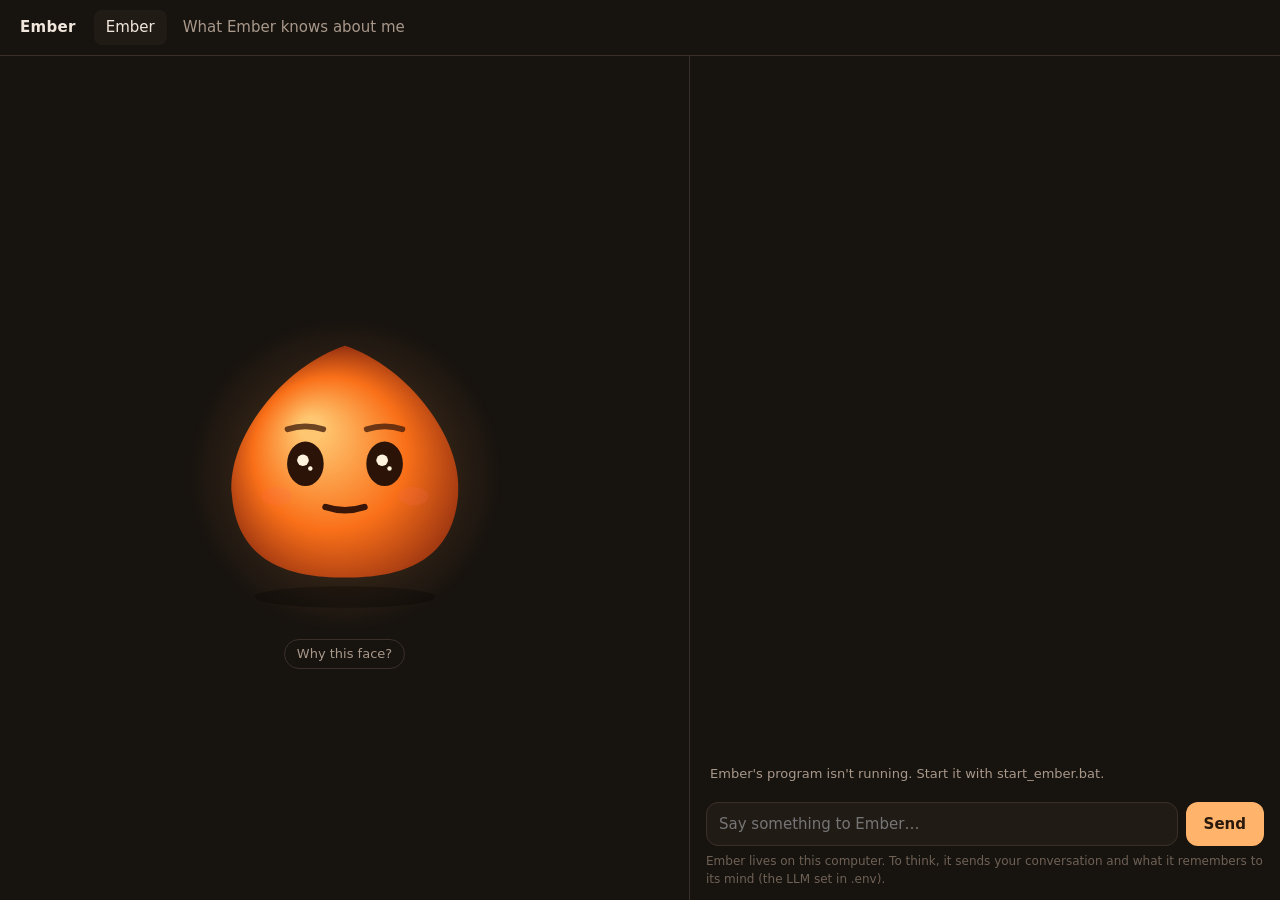
==== commit be8104ed: "Experiments and work sessions (slice 2) Ember suggests small experiments from what it knows about yo" ====
--- a/ember_window.html
+++ b/ember_window.html
@@ -24,8 +24,26 @@
 
 /* the face */
 #home { gap: 0; }
-.facecol { flex: 1.1; min-width: 0; display: flex; flex-direction: column; align-items: center; justify-content: center; padding: 20px; position: relative; }
-#face { width: min(100%, 460px); aspect-ratio: 1; cursor: pointer; touch-action: manipulation; }
+.facecol { flex: 1.1; min-width: 0; display: flex; flex-direction: column; align-items: center; padding: 20px; position: relative; overflow-y: auto; }
+#face { width: min(100%, 360px); aspect-ratio: 1; cursor: pointer; touch-action: manipulation; flex: none; margin-top: auto; }
+#exp { width: min(100%, 460px); margin: 14px 0 auto; }
+.panel { background: var(--panel); border: 1px solid var(--line); border-radius: 14px; padding: 14px 16px; margin-bottom: 10px; }
+.panel h3 { margin: 0 0 2px; font-size: 16px; }
+.panel .q { color: var(--ember2); margin: 4px 0; }
+.panel .meta, .panel .why2 { color: var(--dim); font-size: 13px; }
+.panel .why2 { margin-top: 6px; }
+.btn { background: var(--accent); color: #2a1a0c; border: 0; border-radius: 10px; padding: 8px 14px; font: inherit; font-weight: 600; cursor: pointer; }
+.btn.ghost { background: none; color: var(--dim); border: 1px solid var(--line); font-weight: 500; }
+.btn:disabled { opacity: .45; cursor: default; }
+.row { display: flex; gap: 8px; align-items: center; flex-wrap: wrap; margin-top: 10px; }
+.steps { list-style: none; padding: 0; margin: 10px 0 0; }
+.steps li { display: flex; gap: 8px; align-items: flex-start; padding: 3px 0; cursor: pointer; }
+.steps li.done span { color: var(--faint); text-decoration: line-through; }
+.steps input { margin-top: 4px; accent-color: var(--accent); }
+.timer { font-variant-numeric: tabular-nums; font-size: 22px; font-weight: 650; color: var(--ember2); }
+.rate button { width: 38px; }
+.rate button.on { background: var(--accent); color: #2a1a0c; }
+.panel input[type=text] { flex: 1; min-width: 140px; background: var(--bg); color: var(--text); border: 1px solid var(--line); border-radius: 10px; padding: 8px 10px; font: inherit; }
 .whybtn { background: none; border: 1px solid var(--line); color: var(--dim); border-radius: 999px; padding: 4px 12px; font: inherit; font-size: 13px; cursor: pointer; margin-top: 6px; }
 #why { display: none; margin-top: 12px; width: min(100%, 460px); background: var(--panel); border: 1px solid var(--line); border-radius: 12px; padding: 12px 14px; font-size: 13px; color: var(--dim); }
 #why.on { display: block; }
@@ -68,8 +86,8 @@
 @media (max-width: 760px) {
   main { flex-direction: column; }
   #home { flex-direction: column; }
-  .facecol { flex: none; padding: 8px 16px; }
-  #face { width: min(60vw, 30vh, 260px); }
+  .facecol { flex: none; padding: 8px 16px; max-height: 58vh; }
+  #face { width: min(45vw, 22vh, 200px); }
   #why { max-height: 26vh; overflow-y: auto; }
   .chatcol { flex: 1; min-height: 0; border-left: 0; border-top: 1px solid var(--line); }
   header { padding: 10px 16px; gap: 10px; }
@@ -92,6 +110,7 @@
       <canvas id="face" title="Poke Ember"></canvas>
       <button class="whybtn" id="whybtn">Why this face?</button>
       <div id="why"></div>
+      <div id="exp"></div>
     </div>
     <div class="chatcol">
       <div id="talk"></div>
@@ -141,6 +160,7 @@
   const key = S.talk.length + ":" + (S.talk.length ? S.talk[S.talk.length - 1].t : 0);
   if (key !== lastTalkKey) { lastTalkKey = key; renderTalk(); }
   if ($("#why").classList.contains("on")) renderWhy();
+  renderExp();
 }
 
 function renderTalk() {
@@ -167,6 +187,81 @@
     + `<div style="margin-top:8px">These are numbers in Ember's program, moved by real events and real time. They are not feelings, and nothing shows Ember feels anything.</div>`;
 }
 $("#whybtn").onclick = () => { $("#why").classList.toggle("on"); if (S) renderWhy(); };
+
+// ------------------------------------------------------------------ experiments
+let expKey = "", rating = 0;
+function fmtDur(sec) {
+  sec = Math.max(0, Math.round(sec));
+  const h = Math.floor(sec / 3600), m = Math.floor(sec % 3600 / 60), s = sec % 60;
+  return h ? `${h}:${String(m).padStart(2, "0")}:${String(s).padStart(2, "0")}` : `${m}:${String(s).padStart(2, "0")}`;
+}
+function fmtTotal(sec) { const m = Math.round(sec / 60); return m < 60 ? `${m} min` : `${Math.floor(m / 60)} h ${m % 60} min`; }
+
+function renderExp() {
+  const key = JSON.stringify([S.experiment, S.suggestions, S.session, S.checkin_due, S.can_suggest, S.memories, S.thinking]);
+  if (key !== expKey) { expKey = key; $("#exp").innerHTML = expHtml(); }
+  const tm = $("#timer");
+  if (tm && S.session) tm.textContent = fmtDur(S.now - S.session.start);
+}
+
+function expHtml() {
+  const x = S.experiment;
+  if (S.checkin_due) {
+    return `<div class="panel"><h3>How did it go?</h3><div class="meta">Tell Ember how that work session felt.</div>
+      <div class="row rate">${[1, 2, 3, 4, 5].map(i => `<button class="btn ghost${i === rating ? " on" : ""}" data-rate="${i}">${i}</button>`).join("")}</div>
+      <div class="row"><input type="text" id="cwords" placeholder="A few words (optional)" maxlength="2000">
+      <button class="btn" id="csend" ${rating ? "" : "disabled"}>Send</button></div></div>`;
+  }
+  if (x) {
+    const st = x.stats, left = Math.max(0, Math.ceil((x.ends_at - S.now) / 86400));
+    const steps = x.steps.map((s, i) => `<li class="${s.done ? "done" : ""}" data-step="${i}"><input type="checkbox" ${s.done ? "checked" : ""}><span>${esc(s.text)}</span></li>`).join("");
+    const work = S.session
+      ? `<div class="row"><span class="timer" id="timer"></span><button class="btn" id="stop">Stop working</button></div>`
+      : `<div class="row"><button class="btn" id="start">Start working on it</button></div>`;
+    return `<div class="panel"><div class="meta">Experiment · day ${Math.min(x.day, x.days)} of ${x.days}${left ? "" : " · its time is up"}</div>
+      <h3>${esc(x.title)}</h3><div class="q">${esc(x.question)}</div>
+      ${steps ? `<ul class="steps">${steps}</ul>` : ""}
+      <div class="meta" style="margin-top:8px">${fmtTotal(st.seconds)} in ${st.sessions} session${st.sessions === 1 ? "" : "s"}${st.avg_rating ? ` · felt ${st.avg_rating}/5 on average` : ""}</div>
+      ${work}
+      <div class="row"><button class="btn ghost" id="enddone">Finish it</button><button class="btn ghost" id="enddrop">Drop it</button></div></div>`;
+  }
+  if (S.suggestions.length) {
+    return `<div class="meta" style="margin:0 0 8px">Pick one to try:</div>` + S.suggestions.map(s => `<div class="panel">
+      <h3>${esc(s.title)}</h3><div class="q">${esc(s.question)}</div>
+      <div class="meta">${s.days} days${s.steps.length ? " · first: " + esc(s.steps[0].text) : ""}</div>
+      ${s.why ? `<div class="why2">${esc(s.why)}</div>` : ""}
+      <div class="why2">Based on: ${s.based_on.map(id => esc(S.memory_notes[id] || id)).join("; ")}</div>
+      <div class="row"><button class="btn" data-pick="${esc(s.id)}">Pick this</button></div></div>`).join("")
+      + `<div class="row"><button class="btn ghost" id="suggest" ${S.thinking ? "disabled" : ""}>Suggest others</button></div>`;
+  }
+  if (S.can_suggest) {
+    return `<div class="panel"><h3>Ready for a first experiment?</h3><div class="meta">Ember knows ${S.memories} things about you. It can suggest small experiments to find out what pulls you.</div>
+      <div class="row"><button class="btn" id="suggest" ${S.thinking ? "disabled" : ""}>Suggest experiments</button></div></div>`;
+  }
+  return `<div class="panel"><div class="meta">Once Ember knows you a little (${Math.min(S.memories, S.min_memories)} of ${S.min_memories} things so far), it can suggest small experiments to find what you want to work towards.</div></div>`;
+}
+
+$("#exp").addEventListener("click", async e => {
+  const t = e.target, x = S && S.experiment;
+  const act = async (path, data) => { t.disabled = true; await post(path, data); expKey = ""; poll(); };
+  if (t.dataset.rate) {
+    rating = +t.dataset.rate;
+    document.querySelectorAll(".rate button").forEach(b => b.classList.toggle("on", +b.dataset.rate === rating));
+    $("#csend").disabled = false;
+  } else if (t.id === "csend") {
+    await act("/session/checkin", {rating, words: $("#cwords").value.trim()}); rating = 0;
+  } else if (t.id === "suggest") act("/experiment/suggest");
+  else if (t.dataset.pick) act("/experiment/pick", {id: t.dataset.pick});
+  else if (t.id === "start") act("/session/start");
+  else if (t.id === "stop") act("/session/stop");
+  else if (t.id === "enddone" && confirm("Finish this experiment?")) act("/experiment/end", {id: x.id, how: "done"});
+  else if (t.id === "enddrop" && confirm("Drop this experiment?")) act("/experiment/end", {id: x.id, how: "dropped"});
+  else {
+    const li = t.closest("li[data-step]");
+    if (li && x) act("/experiment/step", {id: x.id, index: +li.dataset.step, done: !x.steps[+li.dataset.step].done});
+  }
+});
+$("#exp").addEventListener("keydown", e => { if (e.target.id === "cwords" && e.key === "Enter" && rating) $("#csend").click(); });
 
 // ------------------------------------------------------------------ talking
 const ta = $("#text");
